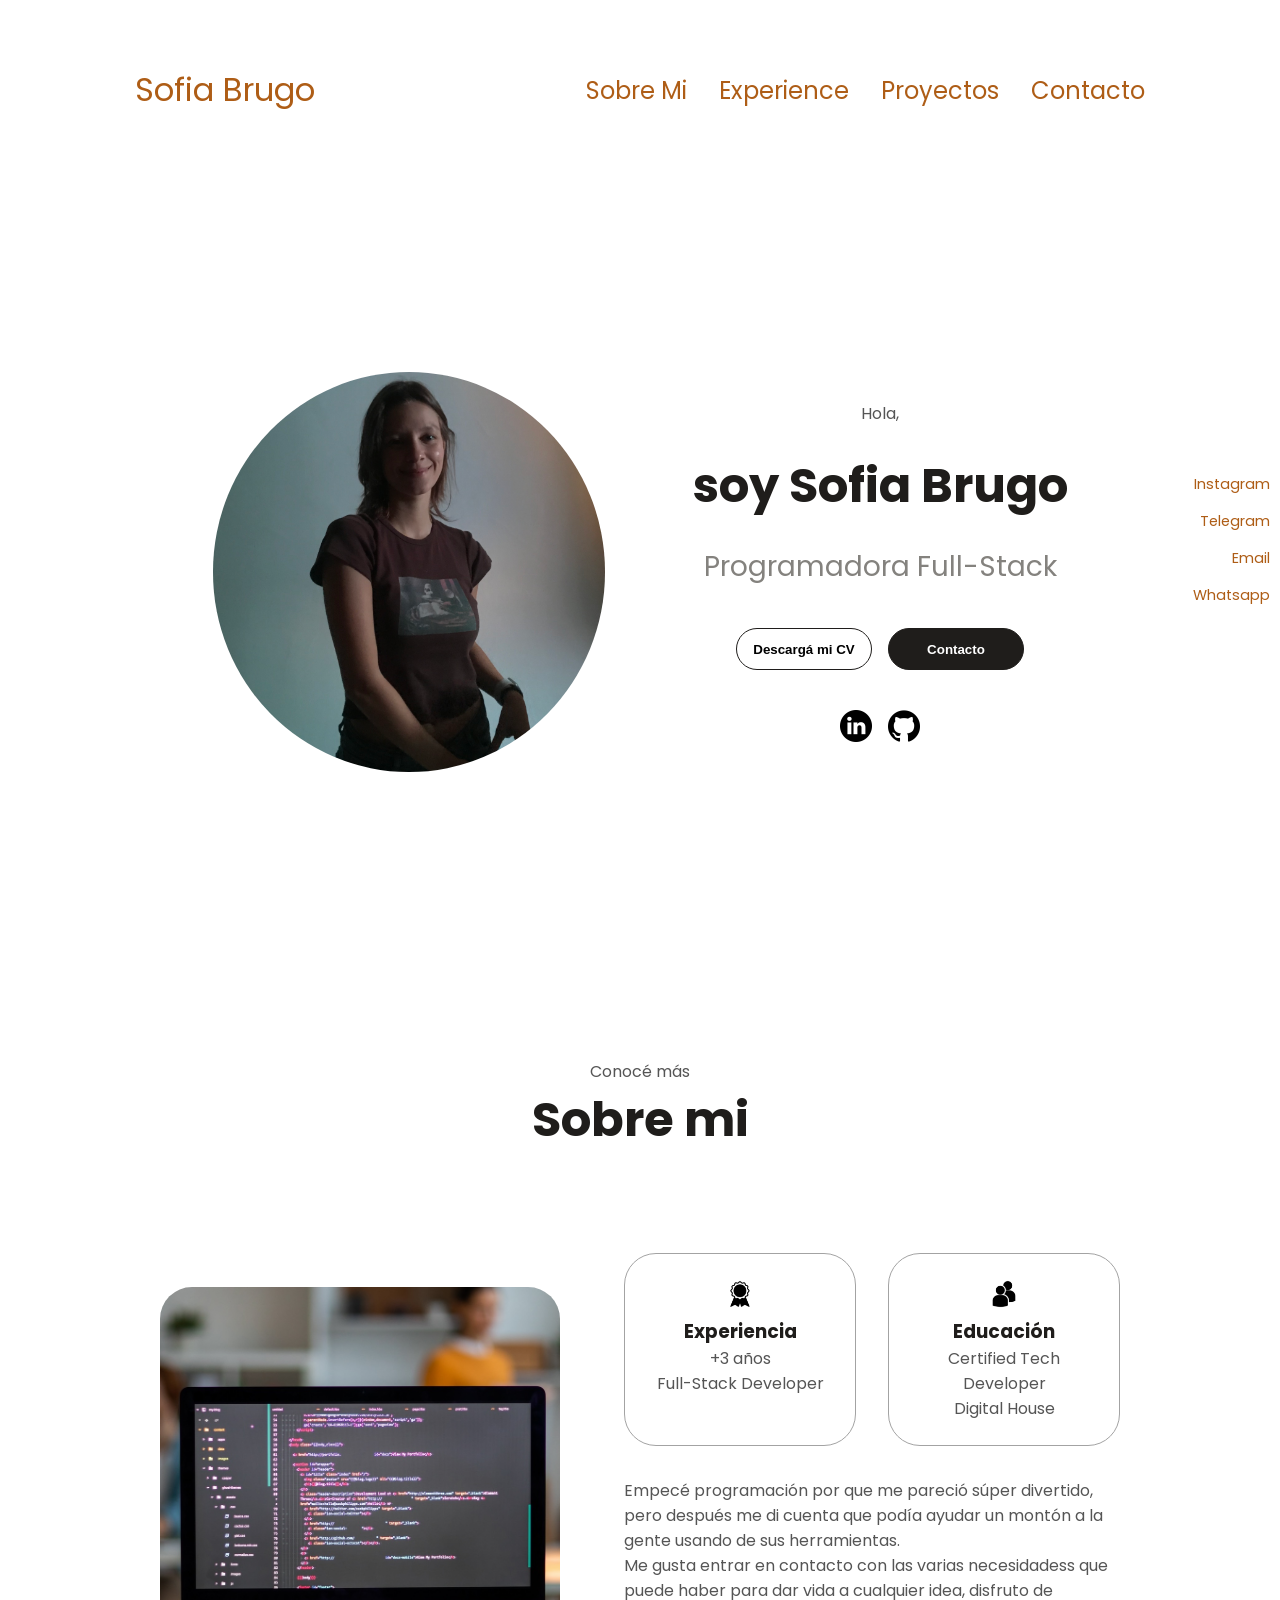
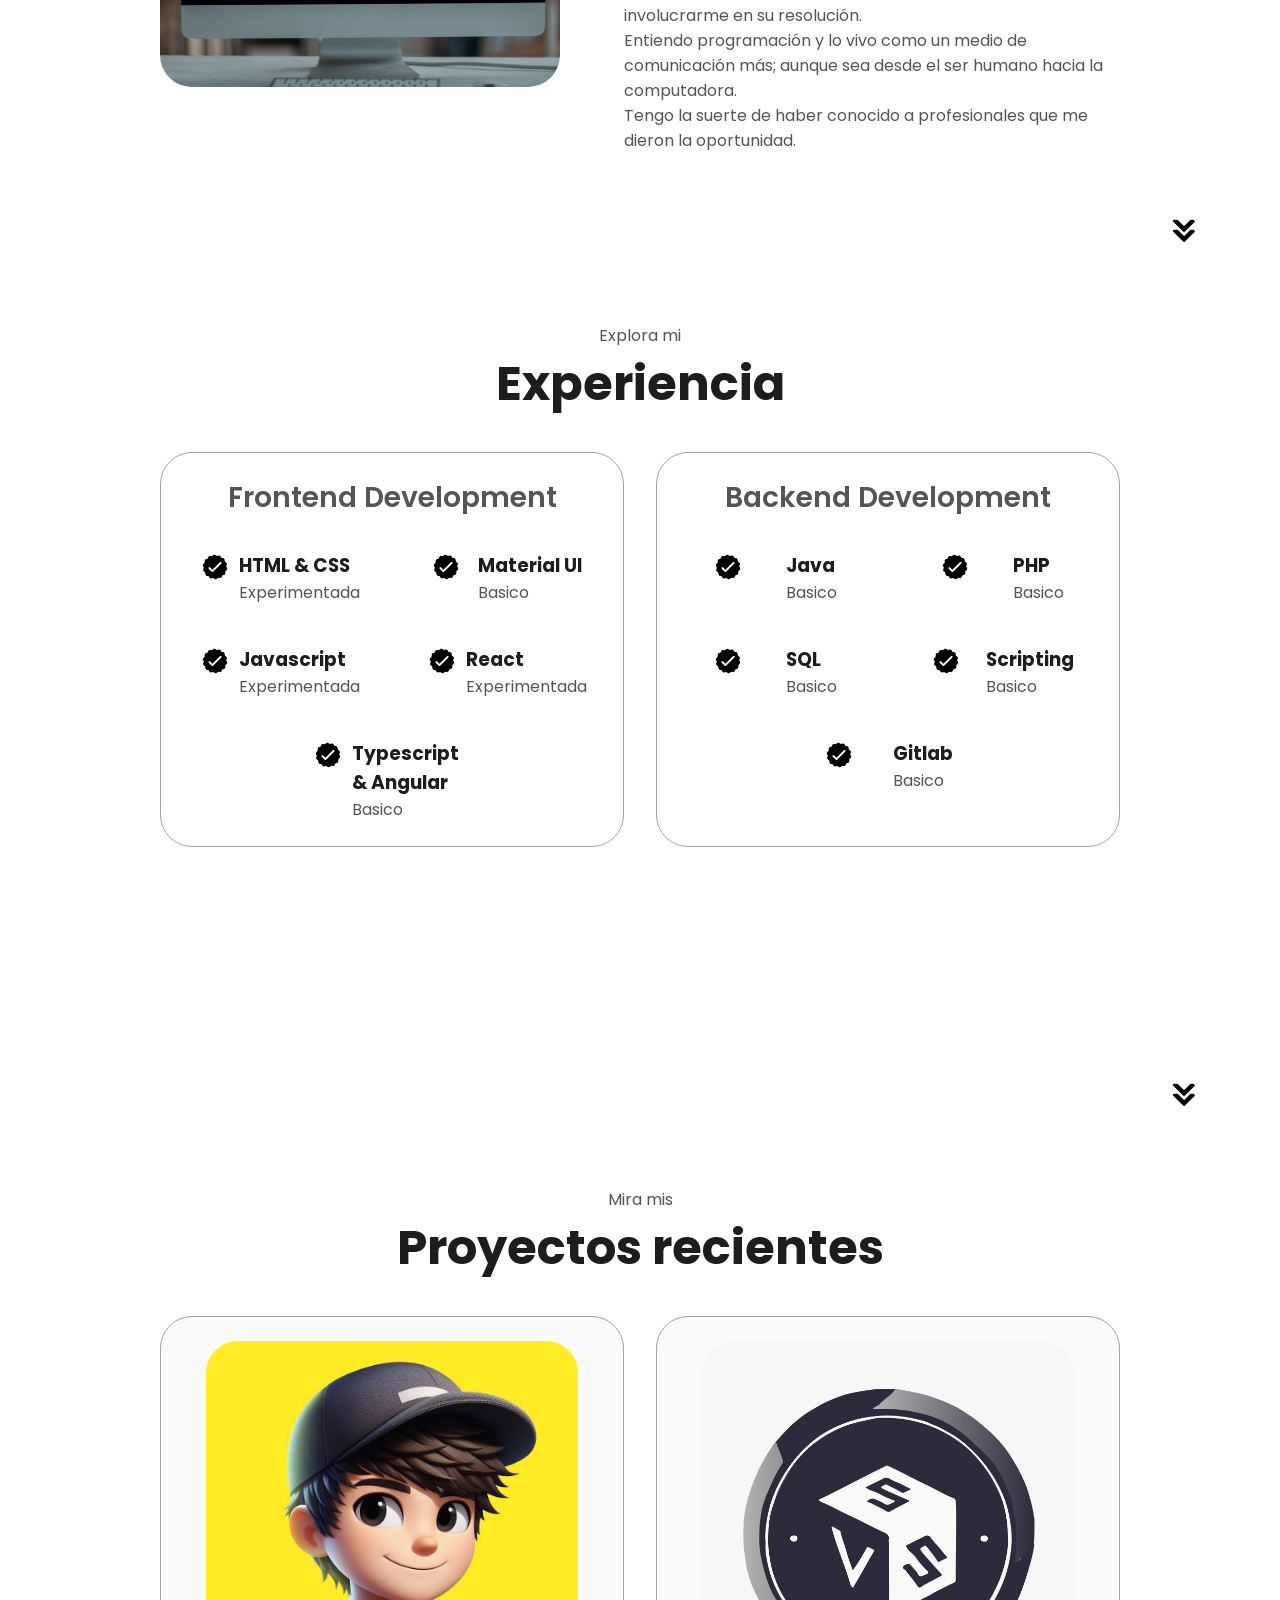
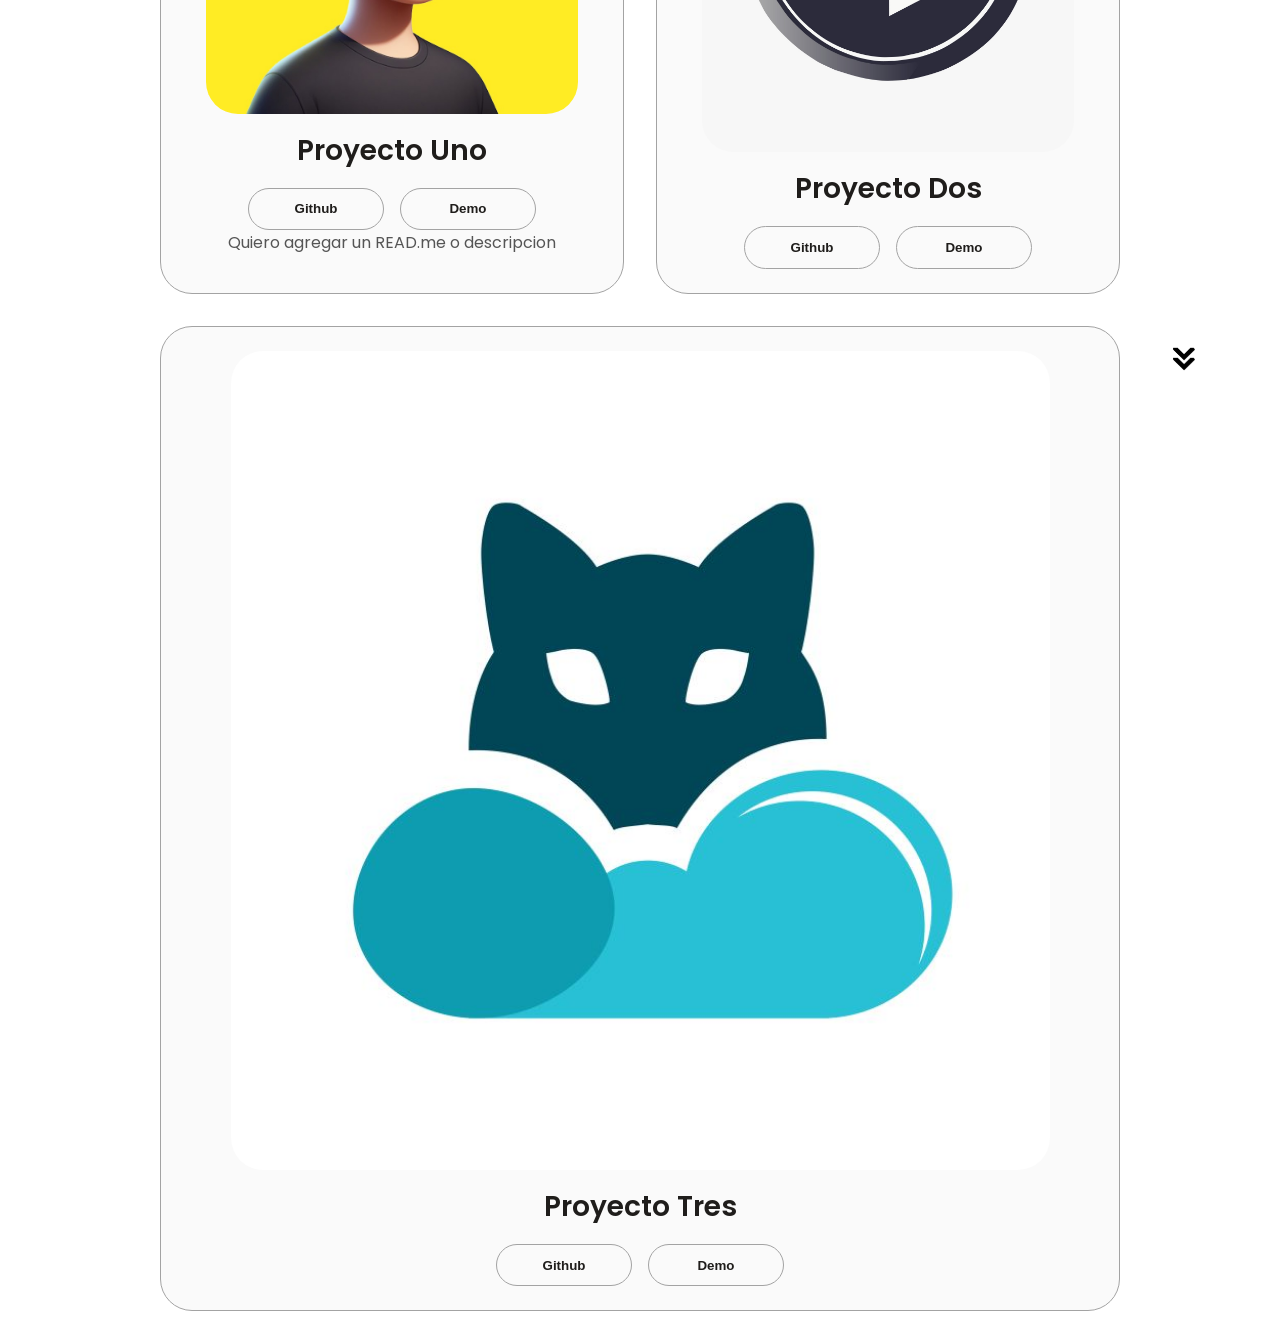
==== index.html @ fb138c8e "saque lorem ipsum" ====
<!DOCTYPE html>
<html lang="en">
  <head>
    <meta charset="UTF-8" />
    <meta name="viewport" content="width=device-width, initial-scale=1.0" />
    <title>Portafolio SB</title>
    <link rel="stylesheet" href="style.css" />
    <link rel="stylesheet" href="mediaqueries.css" />
  </head>
  <body>
    <nav id="desktop-nav">
      <div class="logo">Sofia Brugo</div>
      <div class="links-container">
        <div>
          <ul class="nav-links">
            <li><a href="#about">Sobre Mi</a></li>
            <li><a href="#experience">Experience</a></li>
            <li><a href="#projects">Proyectos</a></li>
            <li><a href="#contact">Contacto</a></li>
          </ul>
        </div>
      </div>
    </nav>
    <div class="social-links-container">
      <ul class="social-links">
        <li><a href="#">Instagram</a></li>
        <li><a href="#">Telegram</a></li>
        <li><a href="#">Email</a></li>
        <li><a href="#">Whatsapp</a></li>
      </ul>
    </div>
    <nav id="hamburger-nav">
      <div class="logo">Sofia Brugo</div>
      <div class="hamburger-menu">
        <div class="hamburger-icon" onclick="toggleMenu()">
          <span></span>
          <span></span>
          <span></span>
        </div>
        <div class="menu-links">
          <ul class="nav-links">
            <li><a href="#about" onclick="toggleMenu()">Sobre Mi</a></li>
            <li><a href="#experience" onclick="toggleMenu()">Experience</a></li>
            <li><a href="#projects" onclick="toggleMenu()">Proyectos</a></li>
            <li><a href="#contact" onclick="toggleMenu()">Contacto</a></li>
          </ul>
        </div>
      </div>
    </nav>
    <section id="profile">
      <div class="section__pic-container">
        <img
          src="./assets/pp.jpeg"
          alt="Sofia Brugo profile pic"
          class="profile-pic"
        />
      </div>
      <div class="section__text">
        <p class="section__text__p1">Hola,</p>
        <h1 class="title">soy Sofia Brugo</h1>
        <p class="section__text__p2">Programadora Full-Stack</p>
        <div class="btn-container">
          <button
            class="btn btn-color-2"
            onClick="window.open('./assets/Sofia-Brugo-Programmer-CV.pdf')"
          >
            Descargá mi CV
          </button>
          <button class="btn btn-color-1" onClick="location.href='./#contact'">
            Contacto
          </button>
        </div>
        <div id="socials-container">
          <img
            src="./assets/linkedin.png"
            alt="Mi perfil de LinkedIn"
            class="icon"
            onClick="location.href='https://www.linkedin.com/in/sofiabrugo/'"
          />
          <img
            src="./assets/github.png"
            alt="Mi perfil de Github"
            class="icon"
            onClick="location.href='https://github.com/Sbrugo'"
          />
        </div>
      </div>
    </section>
    <section id="about">
      <p class="section__text__p1">Conocé más</p>
      <h1 class="title">Sobre mi</h1>
      <div class="section-container">
        <div class="section__pic-container">
          <img src="./assets/seg.jpg" alt="Profile Picture" class="about-pic" />
        </div>
        <div class="about-details-container">
          <div class="about-containers">
            <div class="details-container">
              <img
                src="./assets/experience.png"
                alt="experience icon"
                class="icon"
              />
              <h3>Experiencia</h3>
              <p>
                +3 años <br />
                Full-Stack Developer
              </p>
            </div>
            <div class="details-container">
              <img
                src="./assets/education.png"
                alt="education icon"
                class="icon"
              />
              <h3>Educación</h3>
              <p>
                Certified Tech Developer <br />
                Digital House
              </p>
            </div>
          </div>
          <div class="text-container">
            <p>
              Empecé programación por que me pareció súper divertido, pero
              después me di cuenta que podía ayudar un montón a la gente usando
              de sus herramientas. <br />
              Me gusta entrar en contacto con las varias necesidadess que puede
              haber para dar vida a cualquier idea, disfruto de involucrarme en
              su resolución. <br />
              Entiendo programación y lo vivo como un medio de comunicación más;
              aunque sea desde el ser humano hacia la computadora. <br />
              Tengo la suerte de haber conocido a profesionales que me dieron la
              oportunidad.
            </p>
          </div>
        </div>
      </div>
      <img
        src="./assets/arrow.png"
        alt="Arrow icon"
        class="icon arrow"
        onClick="location.href='./#experience'"
      />
    </section>
    <section id="experience">
      <p class="section__text__p1">Explora mi</p>
      <h1 class="title">Experiencia</h1>
      <div class="experience-details-container">
        <div class="about-containers">
          <div class="details-container">
            <h2 class="experience-subtitle">Frontend Development</h2>
            <div class="article-container">
              <article>
                <img
                  src="./assets/checkmark.png"
                  alt="Experience icon"
                  class="icon"
                />
                <div>
                  <h3>HTML & CSS</h3>
                  <p>Experimentada</p>
                </div>
              </article>
              <article>
                <img
                  src="./assets/checkmark.png"
                  alt="Experience icon"
                  class="icon"
                />
                <div>
                  <h3>Material UI</h3>
                  <p>Basico</p>
                </div>
              </article>
              <article>
                <img
                  src="./assets/checkmark.png"
                  alt="Experience icon"
                  class="icon"
                />
                <div>
                  <h3>Javascript</h3>
                  <p>Experimentada</p>
                </div>
              </article>
              <article>
                <img
                  src="./assets/checkmark.png"
                  alt="Experience icon"
                  class="icon"
                />
                <div>
                  <h3>React</h3>
                  <p>Experimentada</p>
                </div>
              </article>
              <article>
                <img
                  src="./assets/checkmark.png"
                  alt="Experience icon"
                  class="icon"
                />
                <div>
                  <h3>Typescript & Angular</h3>
                  <p>Basico</p>
                </div>
              </article>
            </div>
          </div>
          <div class="details-container">
            <h2 class="experience-subtitle">Backend Development</h2>
            <div class="article-container">
              <article>
                <img
                  src="./assets/checkmark.png"
                  alt="Experience icon"
                  class="icon"
                />
                <div>
                  <h3>Java</h3>
                  <p>Basico</p>
                </div>
              </article>
              <article>
                <img
                  src="./assets/checkmark.png"
                  alt="Experience icon"
                  class="icon"
                />
                <div>
                  <h3>PHP</h3>
                  <p>Basico</p>
                </div>
              </article>
              <article>
                <img
                  src="./assets/checkmark.png"
                  alt="Experience icon"
                  class="icon"
                />
                <div>
                  <h3>SQL</h3>
                  <p>Basico</p>
                </div>
              </article>
              <article>
                <img
                  src="./assets/checkmark.png"
                  alt="Experience icon"
                  class="icon"
                />
                <div>
                  <h3>Scripting</h3>
                  <p>Basico</p>
                </div>
              </article>
              <article>
                <img
                  src="./assets/checkmark.png"
                  alt="Experience icon"
                  class="icon"
                />
                <div>
                  <h3>Gitlab</h3>
                  <p>Basico</p>
                </div>
              </article>
            </div>
          </div>
        </div>
      </div>
      <img
        src="./assets/arrow.png"
        alt="Arrow icon"
        class="icon arrow"
        onClick="location.href='./#projects'"
      />
    </section>
    <section id="projects">
      <p class="section__text__p1">Mira mis</p>
      <h1 class="title">Proyectos recientes</h1>
      <div class="experience-details-container">
        <div class="about-containers">
          <div class="details-container color-container">
            <div class="article-container">
              <img
                src="./assets/Putato.jpg"
                alt="Project 1"
                class="project-img"
              />
            </div>
            <h2 class="experience-subtitle project-title">Proyecto Uno</h2>
            <div class="btn-container">
              <button
                class="btn btn-color-2 project-btn"
                onClick="location.href='https://github.com/juanpi8345/putato'"
              >
                Github
              </button>
              <button
                class="btn btn-color-2 project-btn"
                onClick="location.href='https://putatoo.com/'"
              >
                Demo
              </button>
            </div>
            <p>Quiero agregar un READ.me o descripcion</p>
          </div>
          <div class="details-container color-container">
            <div class="article-container">
              <img
                src="./assets/Visual-Studio.jpg"
                alt="Project 2"
                class="project-img"
              />
            </div>
            <h2 class="experience-subtitle project-title">Proyecto Dos</h2>
            <div class="btn-container">
              <button
                class="btn btn-color-2 project-btn"
                onClick="location.href='https://github.com/Andru890/Team4-PI'"
              >
                Github
              </button>
              <button
                class="btn btn-color-2 project-btn"
                onClick="location.href='http://visualstudioservice.pro/'"
              >
                Demo
              </button>
            </div>
          </div>
          <div class="details-container color-container">
            <div class="article-container">
              <img
                src="./assets/leelaTech.jpeg"
                alt="Project 3"
                class="project-img"
              />
            </div>
            <h2 class="experience-subtitle project-title">Proyecto Tres</h2>
            <div class="btn-container">
              <button
                class="btn btn-color-2 project-btn"
                onClick="location.href='https://github.com/Sbrugo/cinco-magico'"
              >
                Github
              </button>
              <button
                class="btn btn-color-2 project-btn"
                onClick="location.href='https://leela.tech/'"
              >
                Demo
              </button>
            </div>
          </div>
        </div>
      </div>
      <img
        src="./assets/arrow.png"
        alt="Arrow icon"
        class="icon arrow"
        onClick="location.href='./#projects'"
      />
    </section>
    <section id="contact">
      <p class="section__text__p1">Conecta con migo</p>
      <h1 class="title">Contacto</h1>
      <div class="contact-info-upper-container">
        <div class="contact-info-container">
          <img
            src="assets/email.png"
            alt="Email icon"
            class="icon contact-icon email-icon"
          />
          <p><a href="mailto:brugosofi@gmail.com">brugosofi@gmail.com</a></p>
        </div>
        <div class="contact-info-container">
          <img
            src="assets/linkedin.png"
            alt="LinkedIn icon"
            class="icon contact-icon"
          />
          <p><a href="https://www.linkedin.com/in/sofiabrugo/">LinkedIn</a></p>
        </div>
      </div>
    </section>
    <footer>
      <nav>
        <div class="nav-links-container">
          <ul class="nav-links">
            <li><a href="#about">Sobre Mi</a></li>
            <li><a href="#experience">Experience</a></li>
            <li><a href="#projects">Proyectos</a></li>
            <li><a href="#contact">Contacto</a></li>
          </ul>
        </div>
      </nav>
      <p>Copyright &#169; 2024 Sofia Brugo. All Rights Reserved.</p>
    </footer>
    <script src="script.js"></script>
  </body>
</html>
---- style.css ----
/*GENERAL STYLING */
@import url("https://fonts.googleapis.com/css2?family=Poppins:wght@300;400;500;600&display=swap");

* {
  padding: 0;
  margin: 0;
}
body {
  font-family: "Poppins", sans-serif;
  color: #1f1d1b;
}
html {
  scroll-behavior: smooth;
}
p {
  color: rgb(85, 85, 85);
}

/*TRANSITION*/
a,
.btn {
  transition: all 300ms ease;
}
/*DESKTOP NAV*/
nav,
.nav-links,
.social-links {
  display: flex;
}
nav {
  justify-content: space-around;
  align-items: center;
  height: 20vh;
}
.links-container {
  display: flex;
  flex-direction: column;
  justify-content: space-between;
  gap: 1rem;
}
.nav-links {
  gap: 2rem;
  list-style: none;
  font-size: 1.5rem;
}
.social-links {
  gap: 1rem;
  font-size: 0.9rem;
  list-style: none;
  padding: 0;
  margin: 0;
  flex-direction: column;
  text-align: right;
}

a {
  color: #ae5d16;
  text-decoration: none;
  text-decoration-color: white;
}
a:hover {
  color: #1f1d1b;
  text-decoration: underline;
  text-underline-offset: 1rem;
  text-decoration-color: #1f1d1b;
}
.social-links a {
  padding: 10px;
  border-radius: 5px;
  transition: background-color 0.3s;
}
.social-links a:hover {
  background-color: #f0f0f0; /* Cambia el color de fondo al pasar el cursor */
}
.logo {
  font-size: 2rem;
  color: #ae5d16;
}
.logo:hover {
  cursor: default;
}
.social-links-container {
  position: fixed;
  right: 0;
  top: 60%;
  transform: translateY(-50%);
  display: flex;
  flex-direction: column;
  align-items: flex-end;
}

/*HAMBURGER MENU*/
#hamburger-nav {
  display: none;
}
.hamburger-menu {
  position: relative;
  display: inline-block;
}
.hamburger-icon {
  display: flex;
  flex-direction: column;
  justify-content: space-between;
  height: 24px;
  width: 30px;
  cursor: pointer;
}
.hamburger-icon span {
  width: 100%;
  height: 2px;
  background-color: black;
  transition: all 0.3 ease-in-out;
}
.menu-links {
  display: flex;
  flex-direction: column;
  position: absolute;
  top: 100%;
  right: 0%;
  background-color: white;
  width: fit-content;
  max-height: 0;
  overflow: hidden;
  transition: all 0.3 ease-in-out;
}
.menu-links a {
  display: block;
  padding: 10px;
  text-align: center;
  font-size: 1.5rem;
  color: #1f1d1b;
  text-decoration: none;
  transition: all 0.3 ease-in-out;
}
.menu-links ul {
  display: flex;
  flex-direction: column;
}
.menu-links li {
  list-style: none;
}
.menu-links.open {
  max-height: 350px;
}
.hamburger-icon.open span:first-child {
  transform: rotate(45deg) translate(10px, 5px);
}
.hamburger-icon.open span:nth-child(2) {
  opacity: 0;
}
.hamburger-icon.open span:last-child {
  transform: rotate(-45deg) translate(10px, -5px);
}

/*SECTIONS*/
section {
  padding-top: 4vh;
  height: 96vh;
  margin: 0 10rem;
  box-sizing: border-box;
  min-height: fit-content;
}
.section-container {
  display: flex;
}
/*PROFILE SECTION*/
#profile {
  display: flex;
  justify-content: center;
  gap: 5rem;
  height: 75vh;
}

.section__pic-container {
  display: flex;
  height: 400px;
  width: 400px;
  margin: auto 0;
}
.profile-pic {
  border-radius: 50%;
}
.section__text {
  align-self: center;
  text-align: center;
  display: flex;
  flex-direction: column;
  gap: 1.5rem;
}
.section__text p {
  font-family: 600;
}
.section__text__p1 {
  text-align: center;
}
.section__text__p2 {
  font-size: 1.75rem;
  margin-bottom: 1rem;
  color: #84827e;
}
.title {
  font-size: 3rem;
  text-align: center;
}
#socials-container {
  display: flex;
  justify-content: center;
  margin-top: 1rem;
  gap: 1rem;
}
/* ICONS */
.icon {
  cursor: pointer;
  height: 2rem;
}
/*BUTTONS*/
.btn-container {
  display: flex;
  justify-content: center;
  gap: 1rem;
}

.btn {
  font-weight: 600;
  transition: all 300ms ease;
  padding: 0.8rem;
  width: 8.5rem;
  border-radius: 2rem;
}

.btn-color-1,
.btn-color-2 {
  border: #1f1d1b 0.1rem solid;
}

.btn-color-1:hover,
.btn-color-2:hover {
  cursor: pointer;
}

.btn-color-1,
.btn-color-2:hover {
  background: #1f1d1b;
  color: white;
}

.btn-color-1:hover {
  background: rgb(0, 0, 0);
}

.btn-color-2 {
  background: none;
}

.btn-color-2:hover {
  border: rgb(255, 255, 255) 0.1rem solid;
}

.btn-container {
  gap: 1rem;
}

/* ABOUT SECTION */
#about {
  position: relative;
}
.about-containers {
  gap: 2rem;
  margin-bottom: 2rem;
  margin-top: 2rem;
  overflow: scroll;
}
.about-details-container {
  justify-content: center;
  flex-direction: column;
}
.about-containers,
.about-details-container {
  display: flex;
}
.about-pic {
  border-radius: 2rem;
}
.arrow {
  position: absolute;
  right: -5rem;
  bottom: 2.5rem;
}
.details-container {
  padding: 1.5rem;
  flex: 1;
  background: white;
  border-radius: 2rem;
  border: rgb(53, 53, 53) 0.1rem solid;
  border-color: rgb(163, 163, 163);
  text-align: center;
}
.section-container {
  gap: 4rem;
  height: 80%;
}
.section__pic-container {
  height: 400px;
  width: 400px;
  margin: auto 0;
}

/* EXPERIENCE SECTION */
#experience {
  position: relative;
}
.experience-subtitle {
  color: rgb(85, 85, 85);
  font-weight: 600;
  font-size: 1.75rem;
  margin-bottom: 2rem;
}
.experience-details-container {
  display: flex;
  justify-content: center;
  flex-direction: column;
}
.article-container {
  display: flex;
  text-align: initial;
  flex-wrap: wrap;
  flex-direction: row;
  gap: 2.5rem;
  justify-content: space-around;
}
article {
  display: flex;
  width: 10rem;
  justify-content: space-around;
  gap: 0.5rem;
}
article .icon {
  cursor: default;
}

/* PROJECTS SECTION */
#projects {
  position: relative;
}
.color-container {
  border-color: rgb(163, 163, 163);
  background: rgb(250, 250, 250);
}
.project-img {
  border-radius: 2rem;
  width: 90%;
  height: 90%;
}
.project-title {
  margin: 1rem;
  color: #1f1d1b;
}
.project-btn {
  color: #1f1d1b;
  border-color: rgb(163, 163, 163);
}

/* CONTACT PAGE */

#contact {
  display: flex;
  justify-self: center;
  flex-direction: column;
  height: 70vh;
}
.contact-info-upper-container {
  display: flex;
  justify-content: center;
  border-radius: 2rem;
  border: rgb(53, 53, 53) 0.1rem solid;
  border-color: rgb(163, 163, 163);
  background: rgb(250, 250, 250);
  margin: 2rem auto;
  padding: 0.5rem;
}
.contact-info-container {
  display: flex;
  align-items: center;
  justify-content: center;
  gap: 0.5rem;
  margin: 1rem;
}
.contact-info-container p {
  font-size: larger;
}
.contact-icon {
  cursor: default;
}
.email-icon {
  height: 2.5rem;
}
/*FOOTER*/
footer {
  height: 26vh;
  margin: 0 1rem;
}
footer p {
  text-align: center;
}
---- mediaqueries.css ----
@media screen and (max-width: 1400px){
    #profile{
        height: 83vh;
        margin-bottom: 6rem;
    }
    .about-containers{
        flex-wrap: wrap;
    }
}

@media screen and (max-width: 1200px){
    #desktop-nav{
        display: none;
    }
    #hamburger-nav{
        display: flex;
    }
    #experience, .experience-details-container{
        margin-top: 2rem;
    }
    #profile, .section-container{
        display: block;
    }
    .arrow{
        display: none;
    }
    /* .social-links-container{
        position: fixed;
        bottom: 0; 
        left: 50%; 
        transform: translateX(-50%); 
        display: flex;
        flex-direction: row; 
        justify-content: center; 
        width: 100%; 
        padding-bottom: 15px;
    }
    .social-links{
        width: 100%;
        justify-content: center;
        flex-direction: row;
        bottom: 0;
    } */
     .social-links-container{
        visibility: hidden;
     }
    section, .section-container{
        height: fit-content;
    }
    section {
        margin: 0 5%;
    }
    .section__pic-container{
        width: 275px;
        height: 275px;
        margin: 0 auto 2rem;
    }
    .about-containers{
        margin-top: 0;
    }
}
@media screen and (max-width: 600px){
    #contact, footer{
        height: 40vh;
    }
    #profile{
        height: 83vh;
        margin-bottom: 0;
    }
    article{
        font-size: 1rem;
    }
    footer nav{
        height: fit-content;
        margin-bottom: 2rem;
    }
    .about-containers, .contact-info-upper-container, .btn-container{
        flex-wrap: wrap;
    }
    .contact-info-container{
        margin: 0;
    }
    .contact-info-container p, .nav-links li a{
        font-size: 1rem;
    }
    .experience-subtitle{
        font-size: 1.25rem;
    }
    .logo{
        font-size: 1.5rem;
    }
    .nav-links{
        flex-direction: column;
        gap: .5rem;
        text-align: center;
    }
    .section__pic-container{
        width: auto;
        height: 46vw;
        justify-content: center;
    }
    .section__text__p2{
        font-size: 1.25rem;
    }
    .title{
        font-size: 2rem;
    }
    .text-container{
        text-align: justify;
    }
}
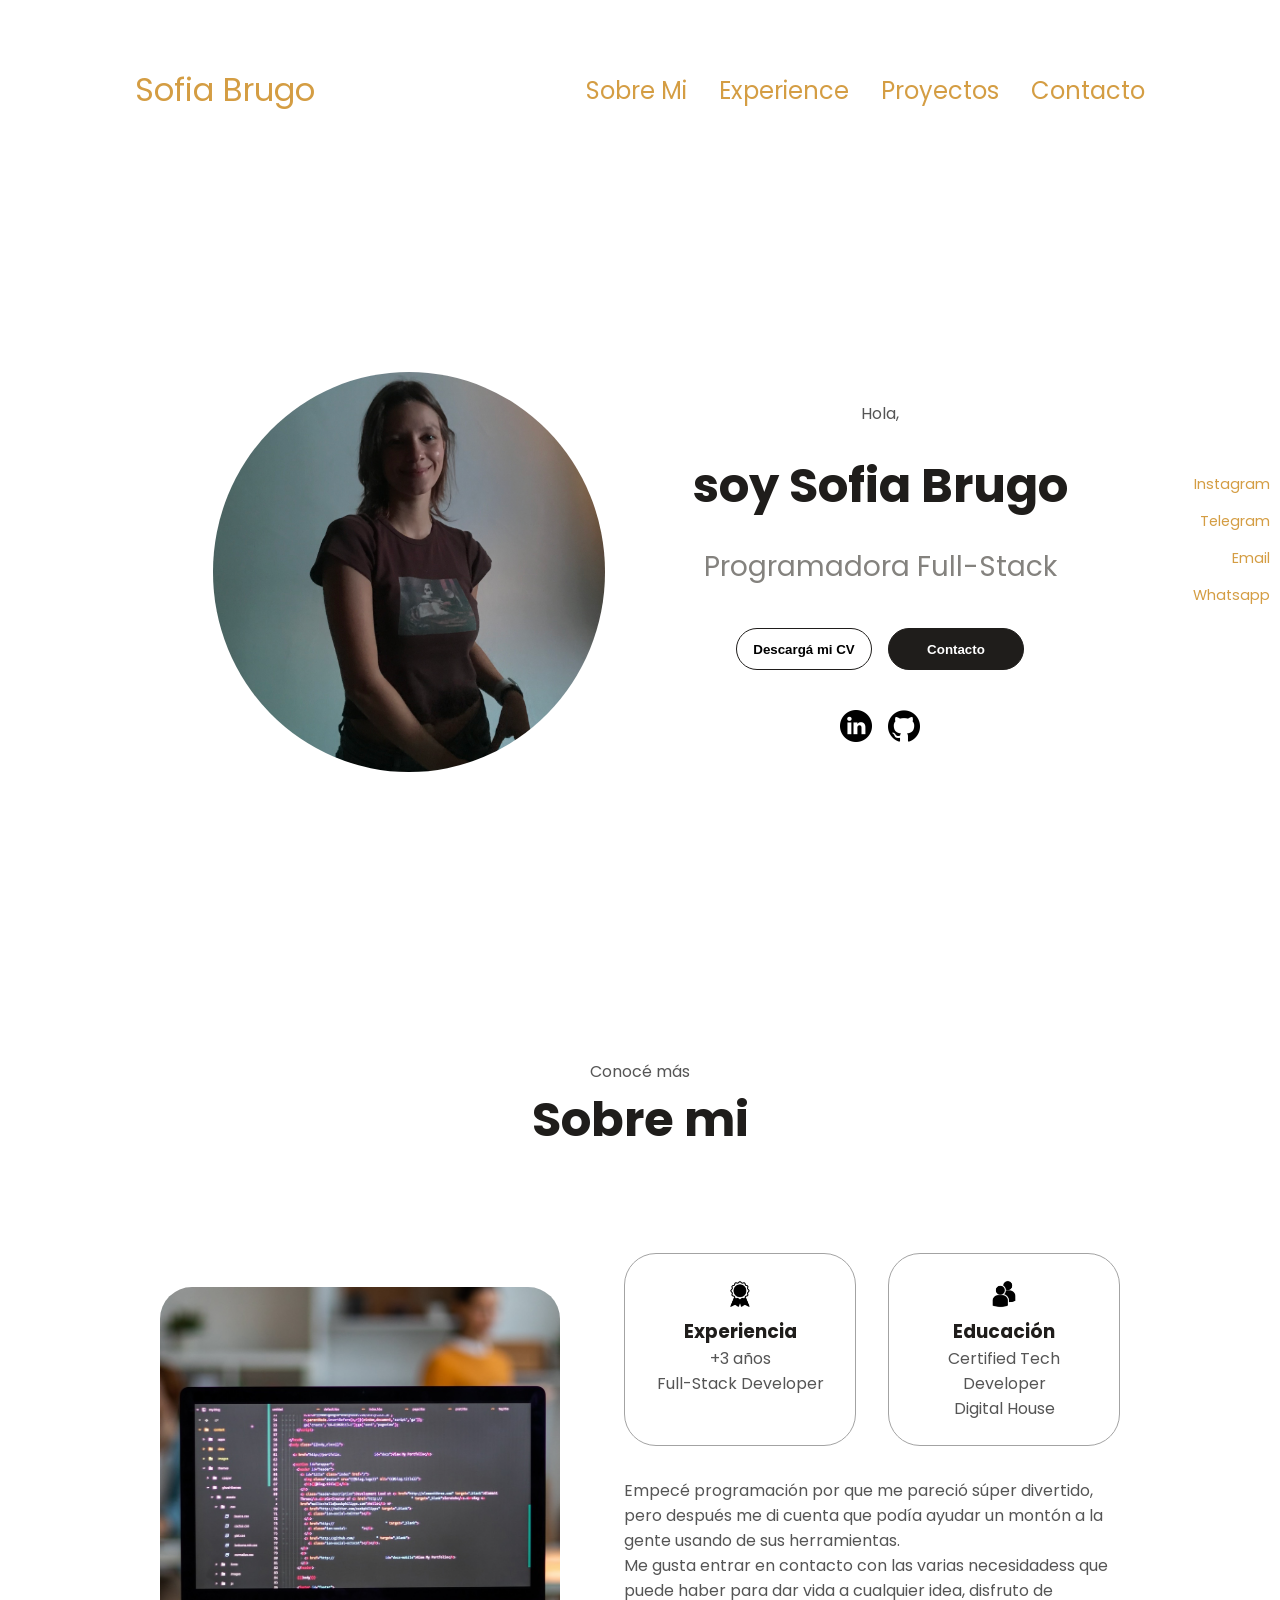
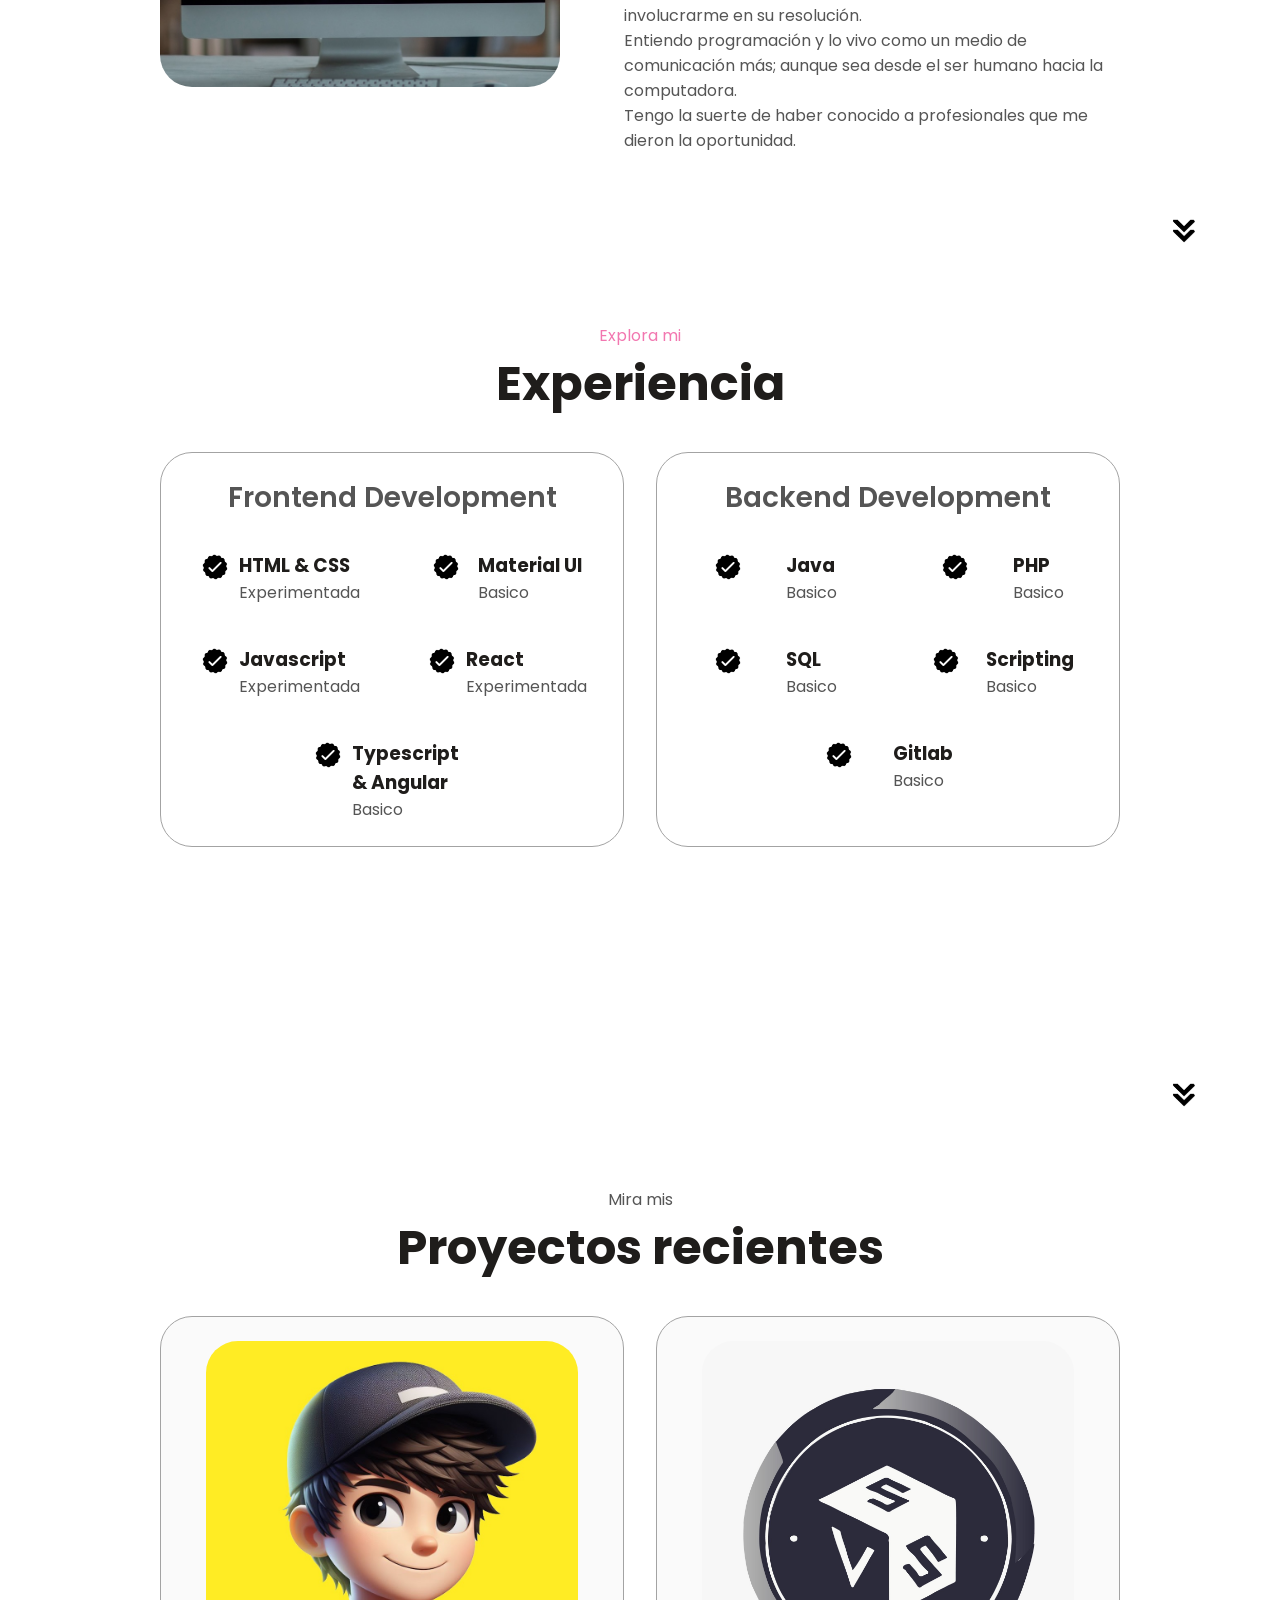
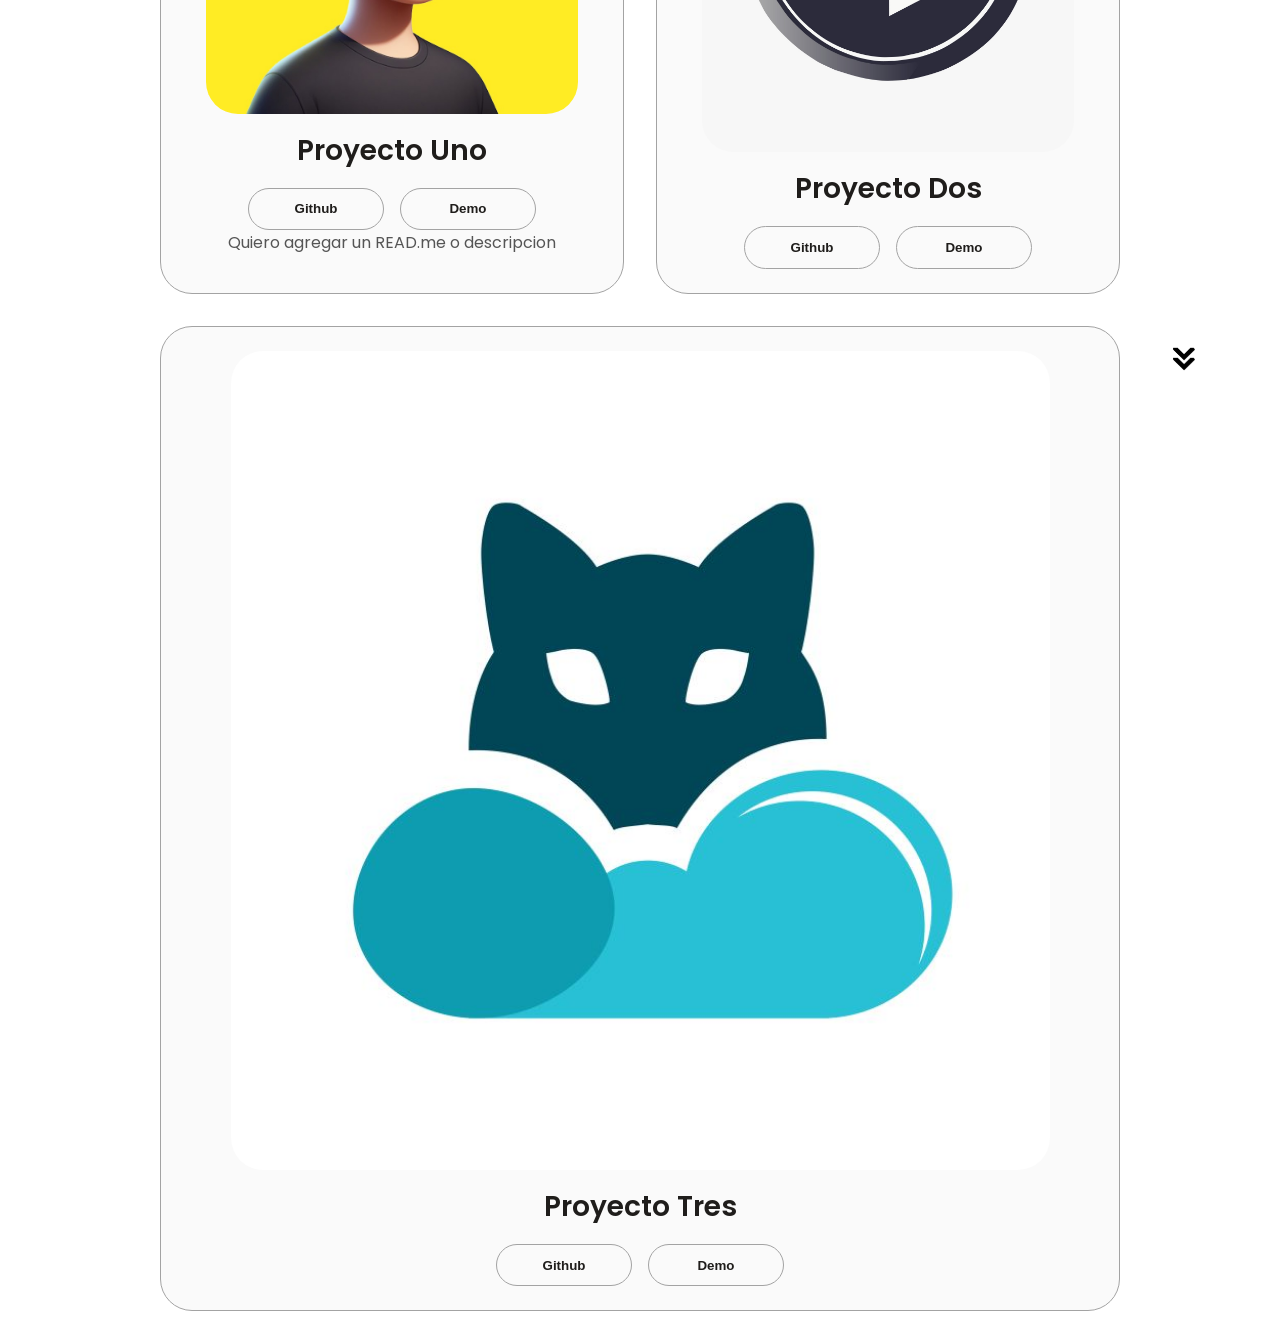
==== commit fa6b765e: ""colores"" ====
--- a/index.html
+++ b/index.html
@@ -144,7 +144,7 @@
       />
     </section>
     <section id="experience">
-      <p class="section__text__p1">Explora mi</p>
+      <p class="section__text__p1 subtitle__2">Explora mi</p>
       <h1 class="title">Experiencia</h1>
       <div class="experience-details-container">
         <div class="about-containers">
--- a/style.css
+++ b/style.css
@@ -54,7 +54,7 @@
 }
 
 a {
-  color: #ae5d16;
+  color: #d49d43;
   text-decoration: none;
   text-decoration-color: white;
 }
@@ -74,7 +74,7 @@
 }
 .logo {
   font-size: 2rem;
-  color: #ae5d16;
+  color: #d49d43;
 }
 .logo:hover {
   cursor: default;
@@ -128,7 +128,7 @@
   padding: 10px;
   text-align: center;
   font-size: 1.5rem;
-  color: #1f1d1b;
+  color: #d49d43;
   text-decoration: none;
   transition: all 0.3 ease-in-out;
 }
@@ -337,7 +337,9 @@
 article .icon {
   cursor: default;
 }
-
+.subtitle__2 {
+  color: #f277b0;
+}
 /* PROJECTS SECTION */
 #projects {
   position: relative;
@@ -394,6 +396,9 @@
 .email-icon {
   height: 2.5rem;
 }
+#contact a {
+  color: black;
+}
 /*FOOTER*/
 footer {
   height: 26vh;
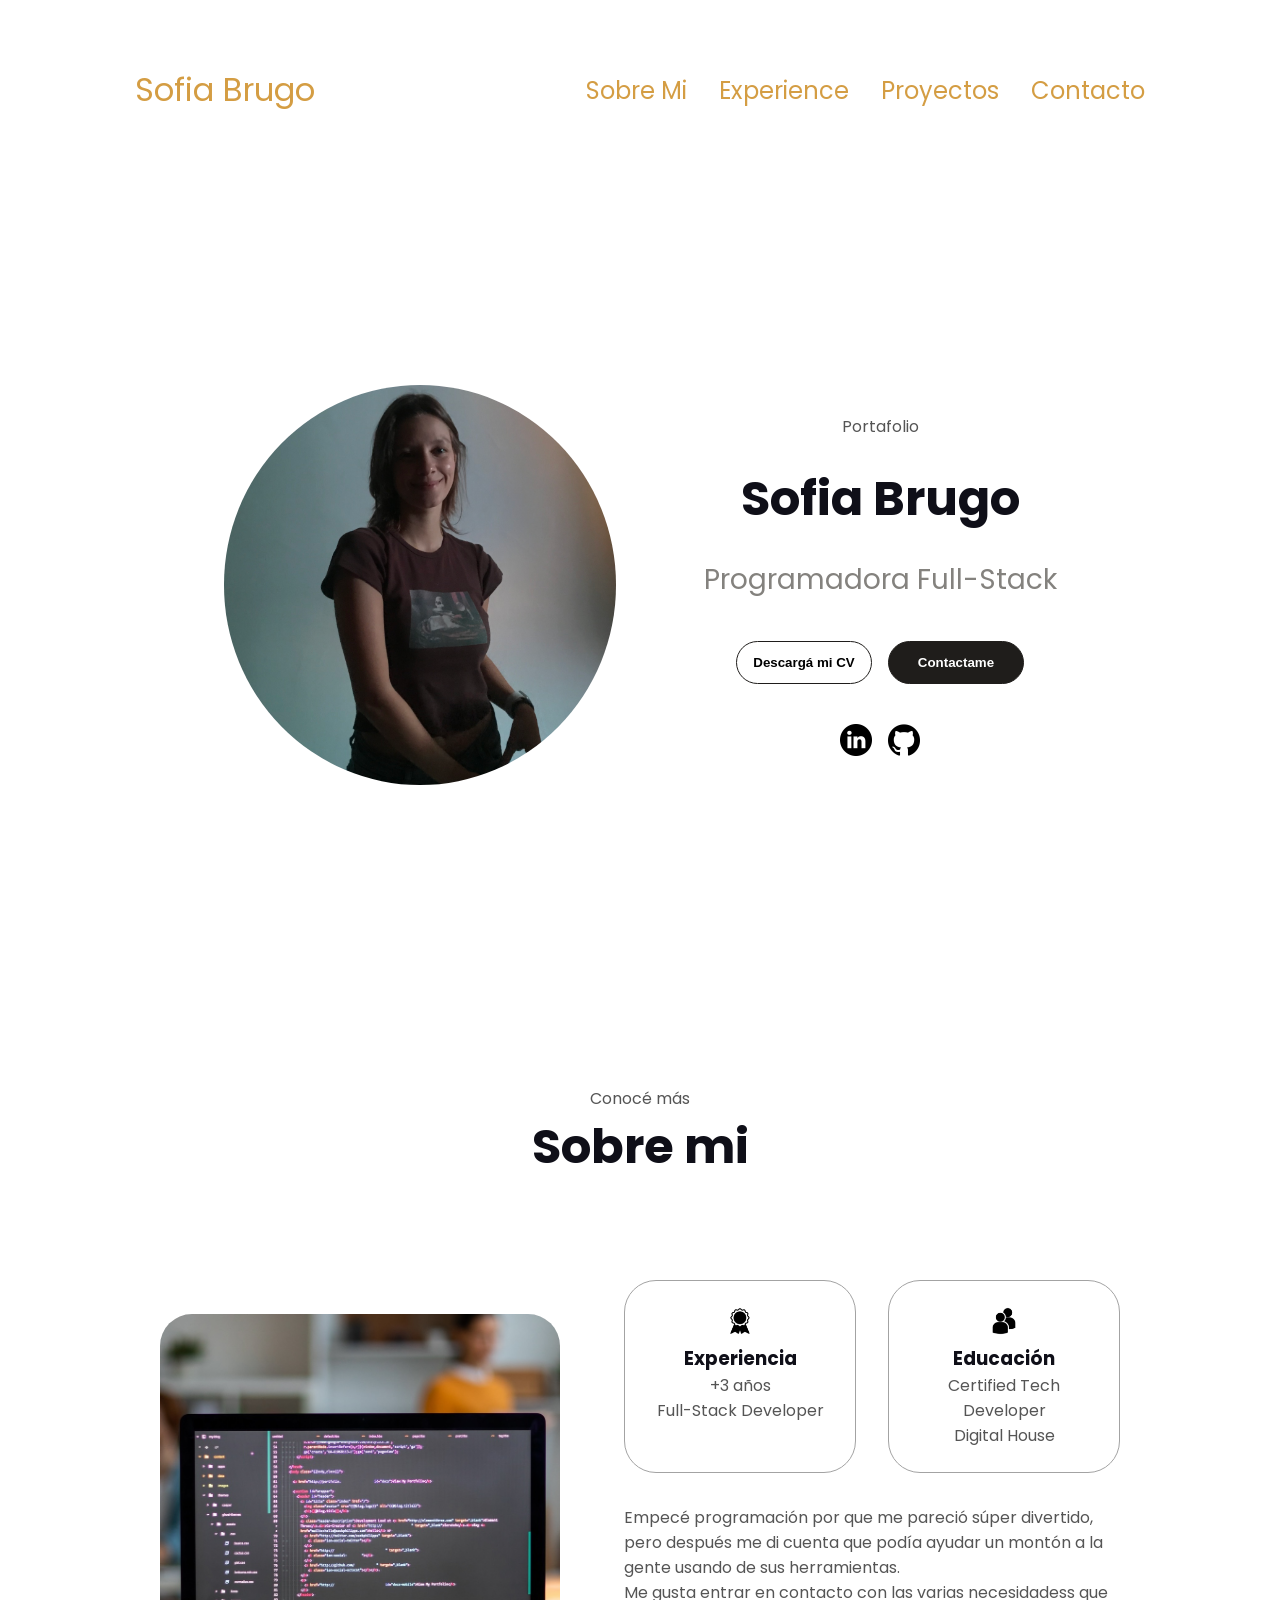
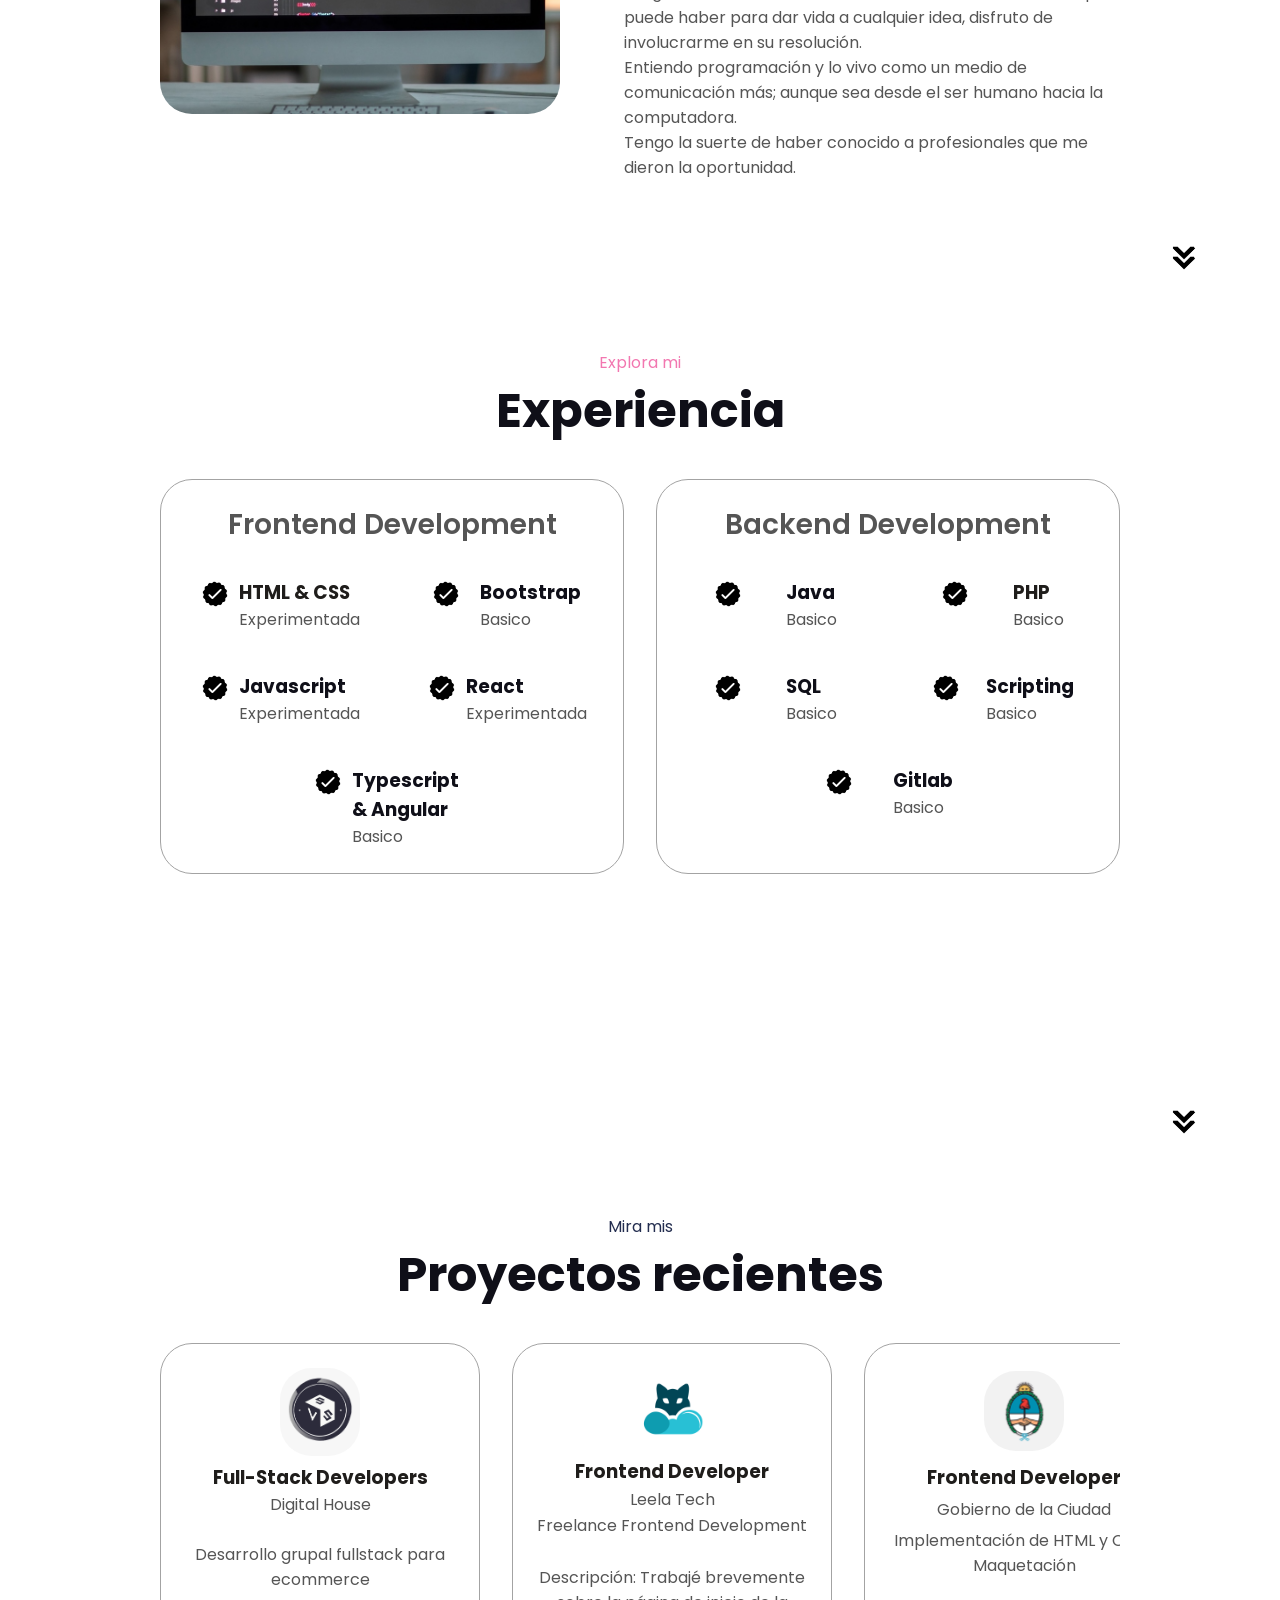
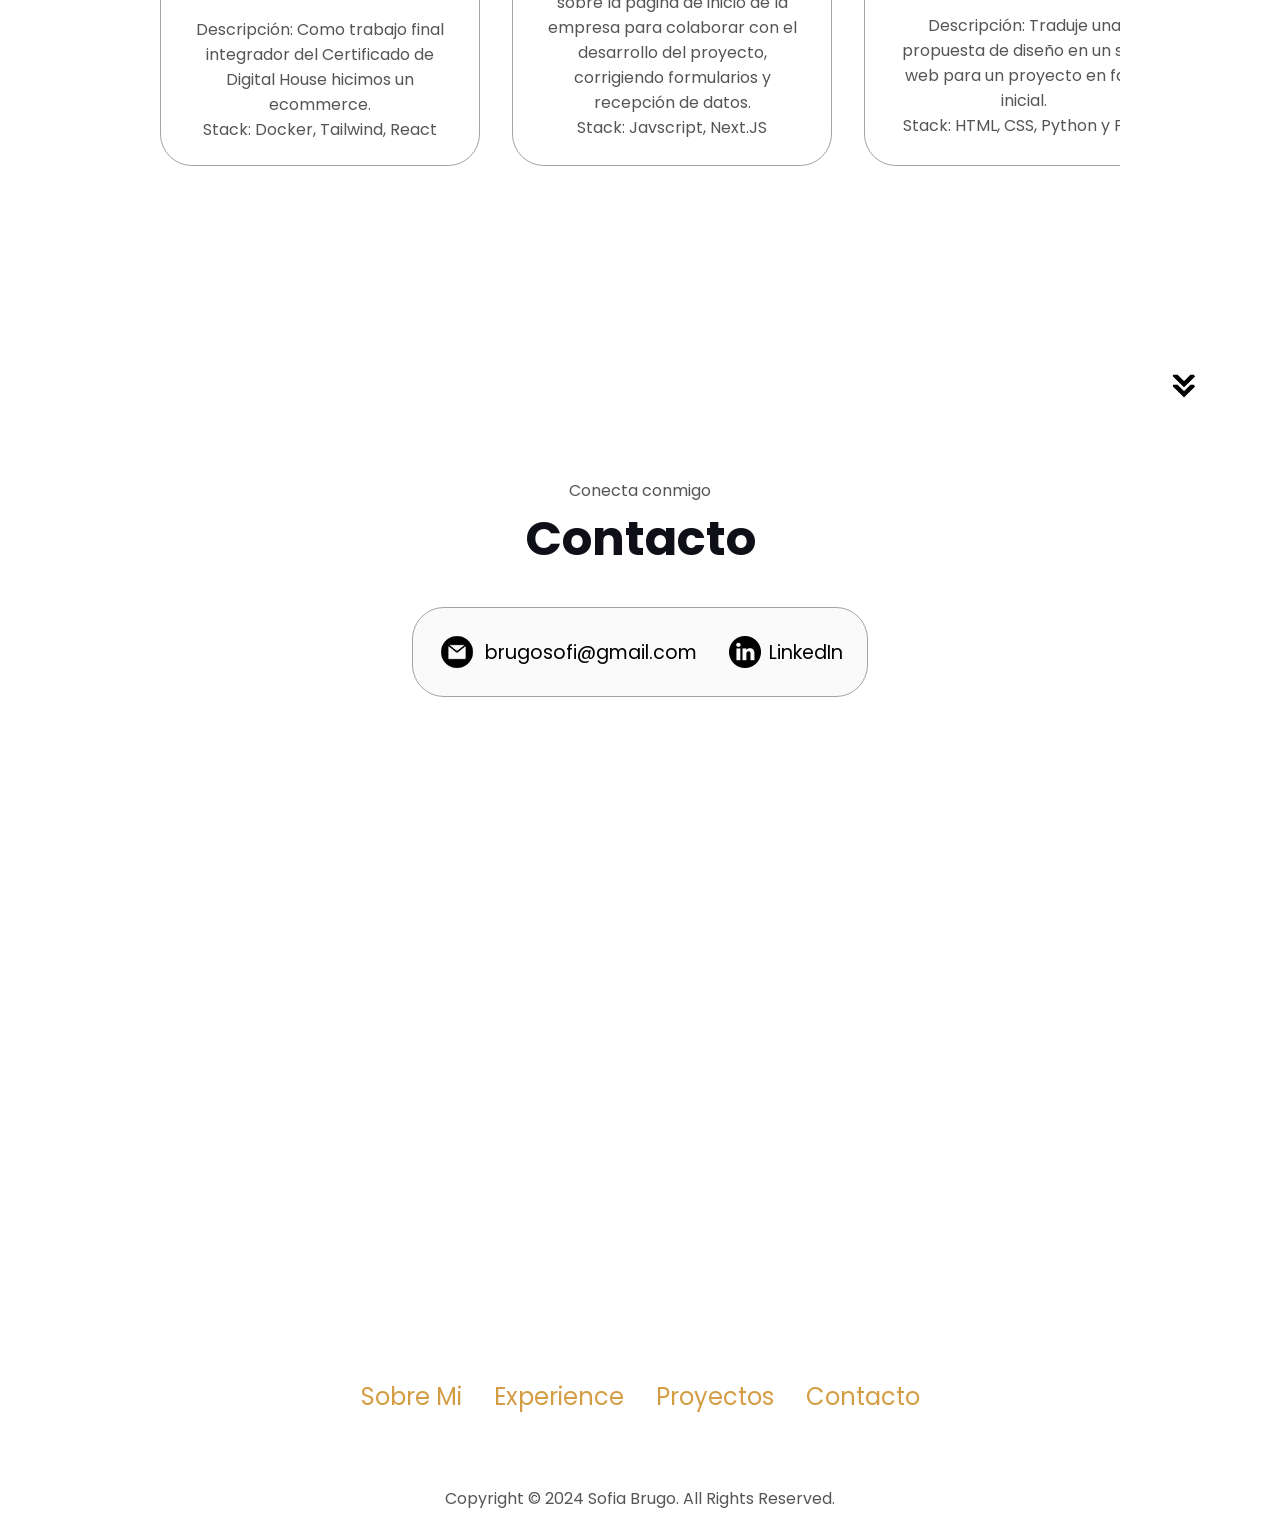
==== commit 678efa05: "proyectos" ====
--- a/index.html
+++ b/index.html
@@ -21,14 +21,14 @@
         </div>
       </div>
     </nav>
-    <div class="social-links-container">
+    <!-- <div class="social-links-container">
       <ul class="social-links">
         <li><a href="#">Instagram</a></li>
         <li><a href="#">Telegram</a></li>
         <li><a href="#">Email</a></li>
         <li><a href="#">Whatsapp</a></li>
       </ul>
-    </div>
+    </div> -->
     <nav id="hamburger-nav">
       <div class="logo">Sofia Brugo</div>
       <div class="hamburger-menu">
@@ -56,8 +56,8 @@
         />
       </div>
       <div class="section__text">
-        <p class="section__text__p1">Hola,</p>
-        <h1 class="title">soy Sofia Brugo</h1>
+        <p class="section__text__p1">Portafolio</p>
+        <h1 class="title">Sofia Brugo</h1>
         <p class="section__text__p2">Programadora Full-Stack</p>
         <div class="btn-container">
           <button
@@ -67,7 +67,7 @@
             Descargá mi CV
           </button>
           <button class="btn btn-color-1" onClick="location.href='./#contact'">
-            Contacto
+            Contactame
           </button>
         </div>
         <div id="socials-container">
@@ -158,7 +158,7 @@
                   class="icon"
                 />
                 <div>
-                  <h3>HTML & CSS</h3>
+                  <h3><a>HTML & CSS</a></h3>
                   <p>Experimentada</p>
                 </div>
               </article>
@@ -169,7 +169,7 @@
                   class="icon"
                 />
                 <div>
-                  <h3>Material UI</h3>
+                  <h3>Bootstrap </h3>
                   <p>Basico</p>
                 </div>
               </article>
@@ -206,6 +206,7 @@
                   <p>Basico</p>
                 </div>
               </article>
+              
             </div>
           </div>
           <div class="details-container">
@@ -229,7 +230,7 @@
                   class="icon"
                 />
                 <div>
-                  <h3>PHP</h3>
+                  <h3><a>PHP</a></h3>
                   <p>Basico</p>
                 </div>
               </article>
@@ -278,85 +279,68 @@
       />
     </section>
     <section id="projects">
-      <p class="section__text__p1">Mira mis</p>
+      <p class="section__text__p1 subtitle__3">Mira mis</p>
       <h1 class="title">Proyectos recientes</h1>
       <div class="experience-details-container">
         <div class="about-containers">
-          <div class="details-container color-container">
-            <div class="article-container">
-              <img
-                src="./assets/Putato.jpg"
-                alt="Project 1"
-                class="project-img"
-              />
-            </div>
-            <h2 class="experience-subtitle project-title">Proyecto Uno</h2>
-            <div class="btn-container">
-              <button
-                class="btn btn-color-2 project-btn"
-                onClick="location.href='https://github.com/juanpi8345/putato'"
-              >
-                Github
-              </button>
-              <button
-                class="btn btn-color-2 project-btn"
-                onClick="location.href='https://putatoo.com/'"
-              >
-                Demo
-              </button>
-            </div>
-            <p>Quiero agregar un READ.me o descripcion</p>
-          </div>
-          <div class="details-container color-container">
-            <div class="article-container">
-              <img
-                src="./assets/Visual-Studio.jpg"
-                alt="Project 2"
-                class="project-img"
-              />
-            </div>
-            <h2 class="experience-subtitle project-title">Proyecto Dos</h2>
-            <div class="btn-container">
-              <button
-                class="btn btn-color-2 project-btn"
-                onClick="location.href='https://github.com/Andru890/Team4-PI'"
-              >
-                Github
-              </button>
-              <button
-                class="btn btn-color-2 project-btn"
-                onClick="location.href='http://visualstudioservice.pro/'"
-              >
-                Demo
-              </button>
-            </div>
-          </div>
-          <div class="details-container color-container">
-            <div class="article-container">
-              <img
-                src="./assets/leelaTech.jpeg"
-                alt="Project 3"
-                class="project-img"
-              />
-            </div>
-            <h2 class="experience-subtitle project-title">Proyecto Tres</h2>
-            <div class="btn-container">
-              <button
-                class="btn btn-color-2 project-btn"
-                onClick="location.href='https://github.com/Sbrugo/cinco-magico'"
-              >
-                Github
-              </button>
-              <button
-                class="btn btn-color-2 project-btn"
-                onClick="location.href='https://leela.tech/'"
-              >
-                Demo
-              </button>
-            </div>
-          </div>
-        </div>
-      </div>
+          <a href="http://visualstudioservice.pro/">
+            <div class="project details-container">
+              <article>
+                <div class="project-pic-container">
+                  <img
+                      src="./assets/Visual-Studio.jpg"
+                      alt="Project 2"
+                      class="project-img"
+                    />
+                </div>
+              </article>
+                <h3>Full-Stack Developers</h3>
+                <p>Digital House </p><br/> 
+                <p>Desarrollo grupal fullstack para ecommerce</p> <br/>
+                <p>Descripción: Como trabajo final integrador del Certificado de Digital House hicimos un ecommerce.<br/> Stack: Docker, Tailwind, React</p>
+  
+            </div>
+          </a>
+          <a href="https://leela.tech/work-with-us/">
+            <div class="project details-container">
+              <article>
+                <div class="project-pic-container">
+                  <img
+                      src="./assets/leelaTech.jpeg"
+                      alt="Project 2"
+                      class="project-img"
+                    />
+                </div>
+              </article>
+              <h3>Frontend Developer</h3>
+              <p>Leela Tech <br/></p>
+              <p>Freelance Frontend Development</p> <br/>
+              <p>Descripción: Trabajé brevemente sobre la página de inicio de la empresa para colaborar con el desarrollo del proyecto, corrigiendo formularios y recepción de datos. <br/> Stack: Javscript, Next.JS</p> 
+            </div>
+          </a>
+          <div>
+            <div class="project details-container">
+              <article>
+                <div class="project-pic-container">
+                  <img
+                      src="./assets/argentina-gob.png"
+                      alt="Project 2"
+                      class="project-img"
+                    />
+                </div>
+              </article>
+              <h3>Frontend Developer</h3>
+              <p>Gobierno de la Ciudad<br/></p>
+              <p>Implementación de HTML y CSS - Maquetación</p> <br/>
+              <p>Descripción: Traduje una propuesta de diseño en un sitio web para un proyecto en fase inicial. <br/> Stack: HTML, CSS, Python y PHP</p>
+            </div>
+          </div>
+
+          
+
+        </div>
+      </div>
+      
       <img
         src="./assets/arrow.png"
         alt="Arrow icon"
@@ -365,7 +349,7 @@
       />
     </section>
     <section id="contact">
-      <p class="section__text__p1">Conecta con migo</p>
+      <p class="section__text__p1">Conecta conmigo</p>
       <h1 class="title">Contacto</h1>
       <div class="contact-info-upper-container">
         <div class="contact-info-container">
--- a/style.css
+++ b/style.css
@@ -4,10 +4,12 @@
 * {
   padding: 0;
   margin: 0;
+  scrollbar-width: thin;
+  scroll-padding: 20px
 }
 body {
   font-family: "Poppins", sans-serif;
-  color: #1f1d1b;
+  color: #0f0f18;
 }
 html {
   scroll-behavior: smooth;
@@ -15,6 +17,7 @@
 p {
   color: rgb(85, 85, 85);
 }
+
 
 /*TRANSITION*/
 a,
@@ -259,6 +262,10 @@
 .btn-container {
   gap: 1rem;
 }
+/*BUTTON SIZES */
+.btn-sm{
+  width: 5.5rem;
+}
 
 /* ABOUT SECTION */
 #about {
@@ -268,7 +275,7 @@
   gap: 2rem;
   margin-bottom: 2rem;
   margin-top: 2rem;
-  overflow: scroll;
+  /* overflow: scroll; */
 }
 .about-details-container {
   justify-content: center;
@@ -340,27 +347,52 @@
 .subtitle__2 {
   color: #f277b0;
 }
+.subtitle__3{
+  color: #232D4F;
+}
 /* PROJECTS SECTION */
 #projects {
   position: relative;
 }
+#projects .experience-details-container .about-containers{
+  flex-wrap: nowrap;
+  overflow-x: scroll;
+}
+.project{
+  width: 270px;
+  height: 373px;
+  display: flex;
+  flex-direction: column;
+  justify-content: space-around;
+}
+.project-pic-container{
+  width: 80px;
+}
+.project-pic-container img{
+  width: 100%;
+}
+
 .color-container {
   border-color: rgb(163, 163, 163);
   background: rgb(250, 250, 250);
 }
+.project article{
+  width: 100%;
+}
 .project-img {
   border-radius: 2rem;
-  width: 90%;
-  height: 90%;
+  width: 55%;
 }
 .project-title {
-  margin: 1rem;
   color: #1f1d1b;
 }
 .project-btn {
   color: #1f1d1b;
   border-color: rgb(163, 163, 163);
 }
+.project h3{
+  color: #1f1d1b;
+}
 
 /* CONTACT PAGE */
 
@@ -368,7 +400,6 @@
   display: flex;
   justify-self: center;
   flex-direction: column;
-  height: 70vh;
 }
 .contact-info-upper-container {
   display: flex;
@@ -407,3 +438,17 @@
 footer p {
   text-align: center;
 }
+
+/*JAVASCRIPT*/
+div h3 a {
+  color: #1f1d1b;
+  text-decoration: none;
+}
+div h3 a:hover {
+  color: #d49d43;
+  text-decoration: none;
+}
+#projects a:hover{
+  text-decoration: none;
+  background-color: azure;
+}
--- a/mediaqueries.css
+++ b/mediaqueries.css
@@ -1,9 +1,10 @@
 
 @media screen and (max-width: 1400px){
     #profile{
-        height: 83vh;
+        height: 86vh;
         margin-bottom: 6rem;
     }
+
     .about-containers{
         flex-wrap: wrap;
     }
@@ -59,6 +60,9 @@
     .about-containers{
         margin-top: 0;
     }
+    #about{
+        padding-top: 16vh;
+    }
 }
 @media screen and (max-width: 600px){
     #contact, footer{
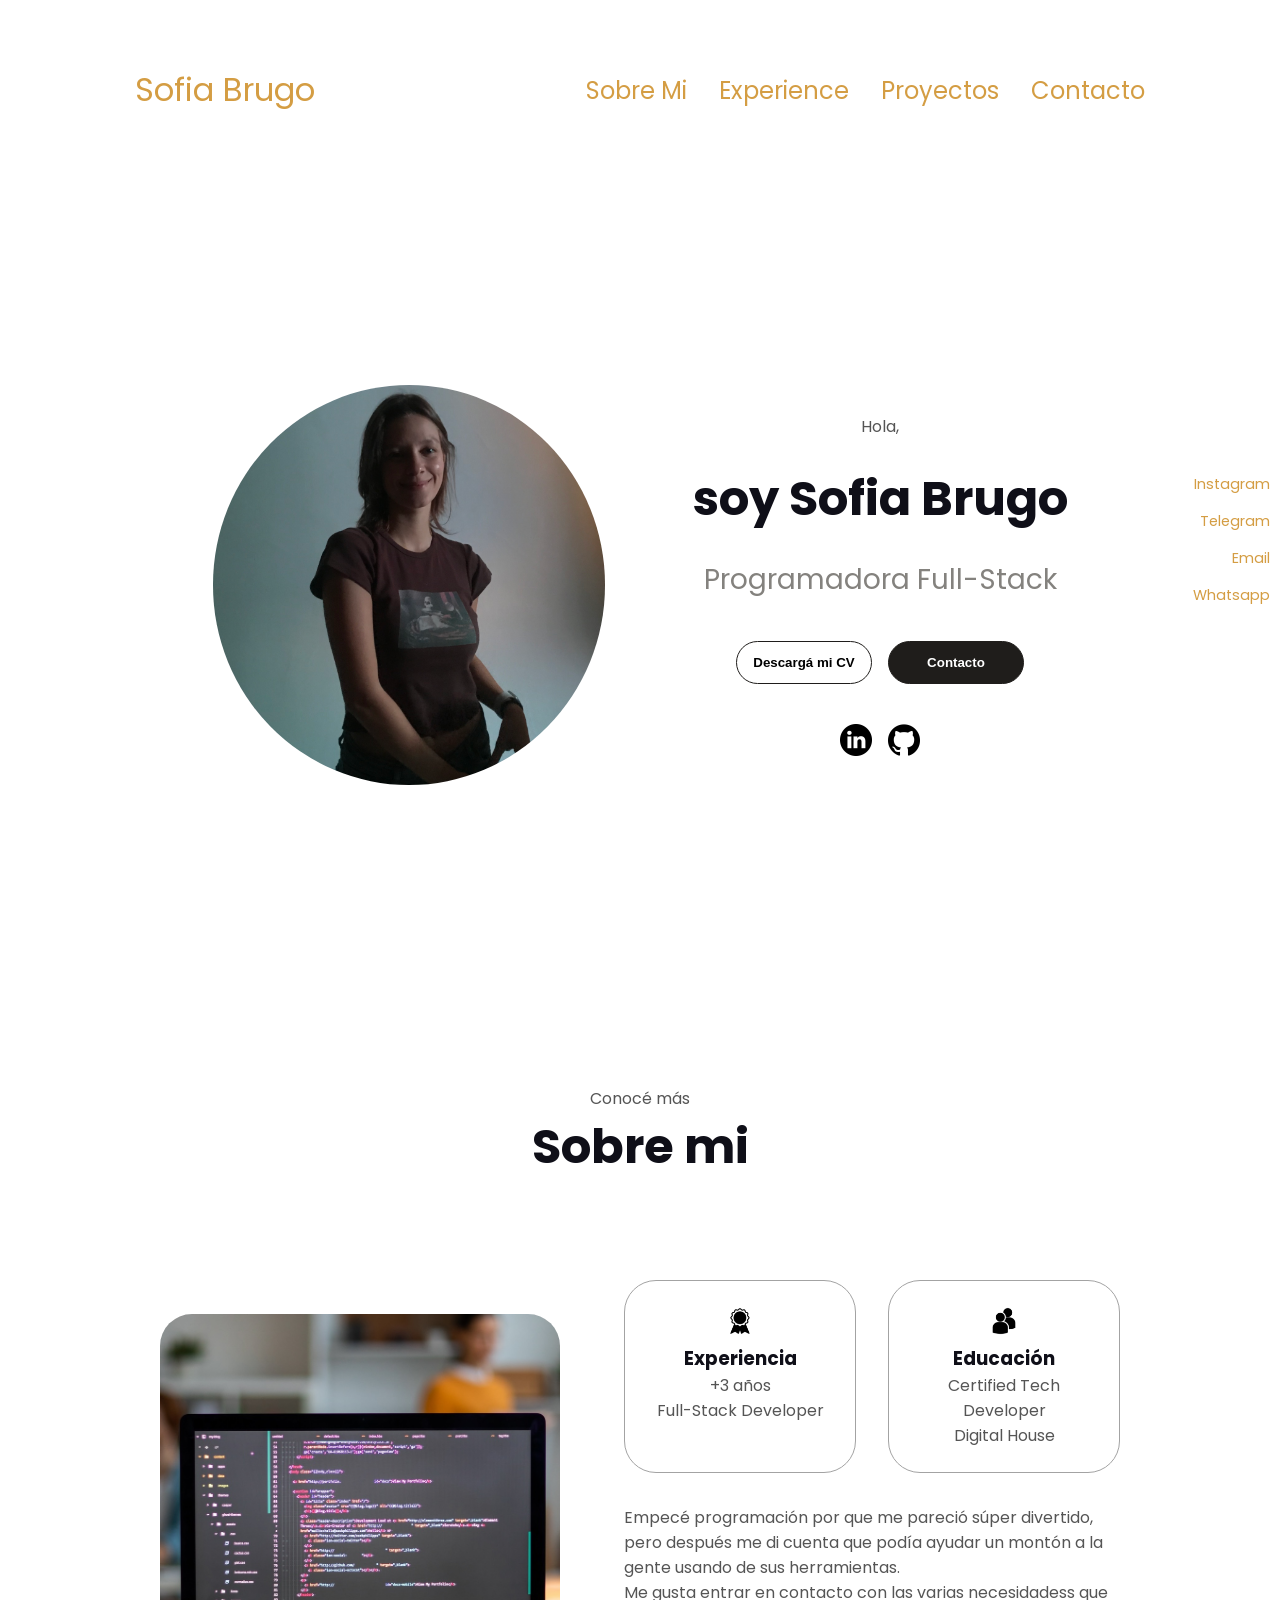
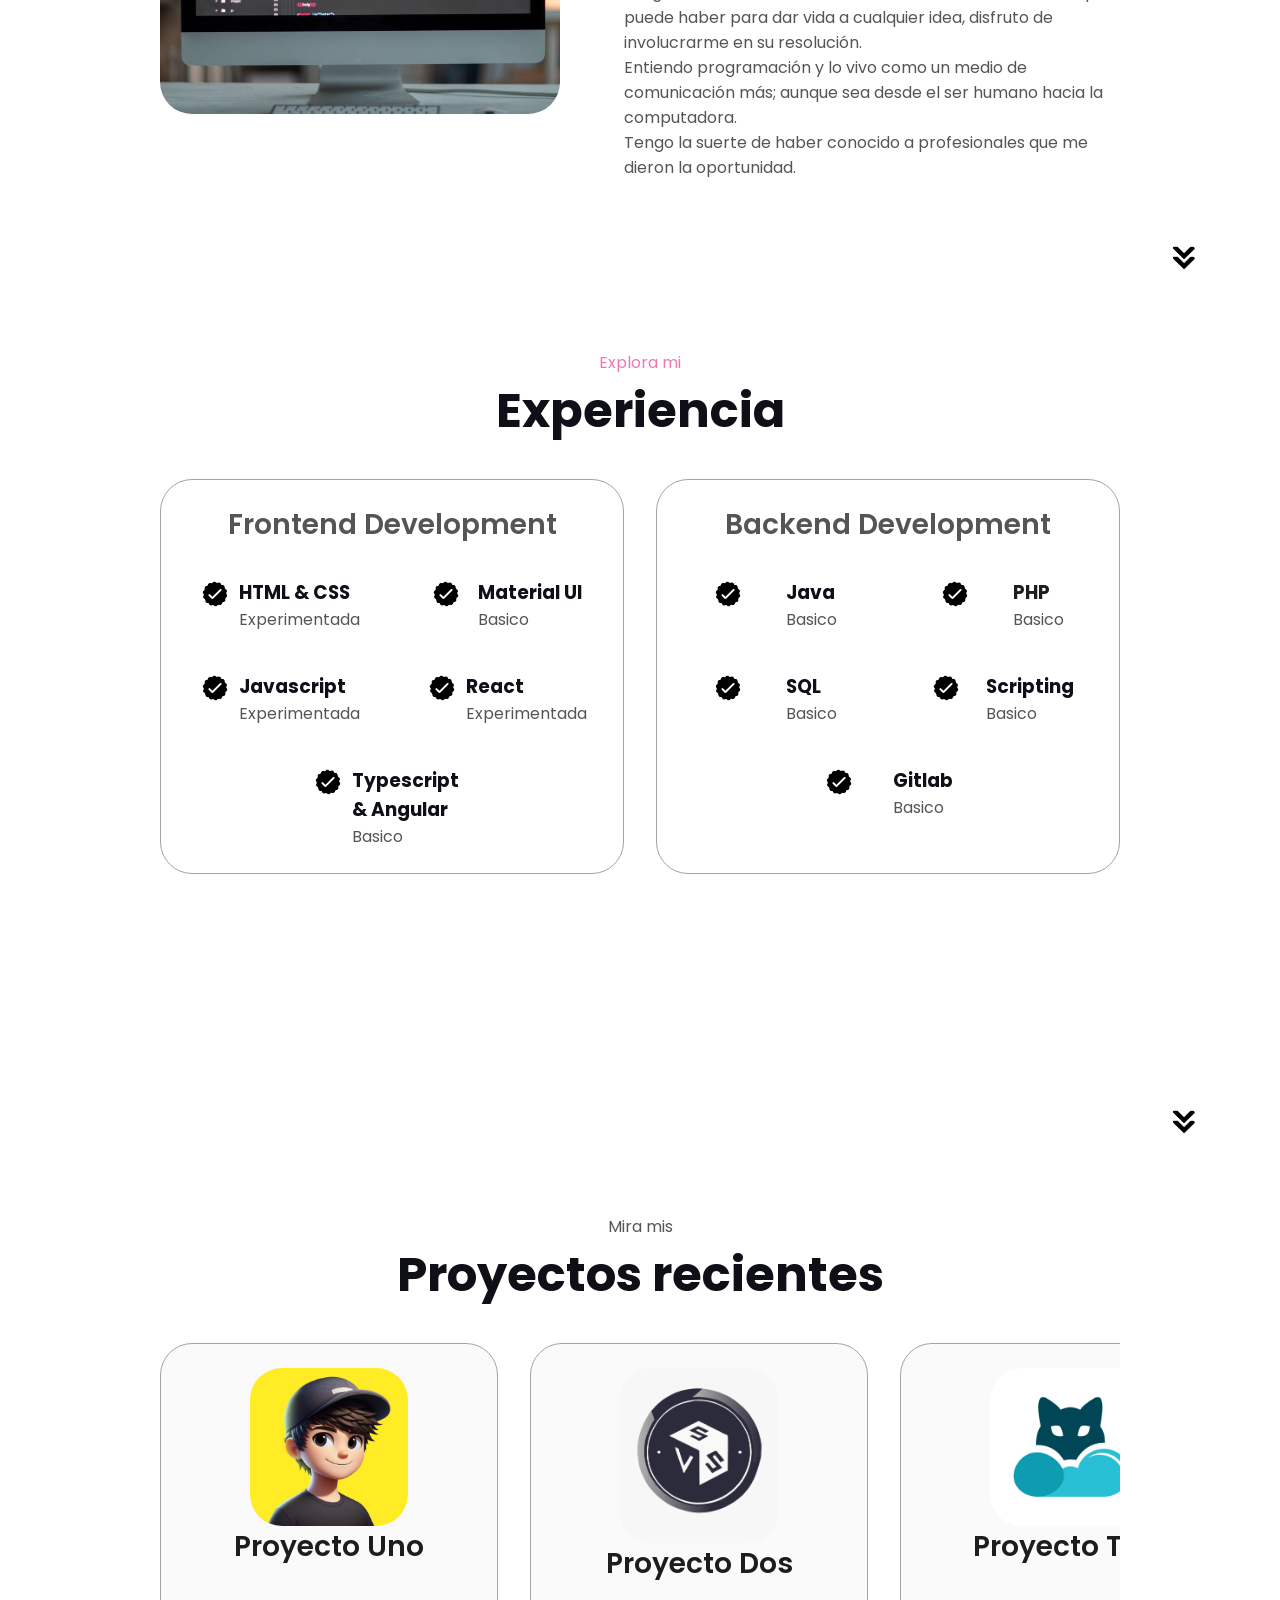
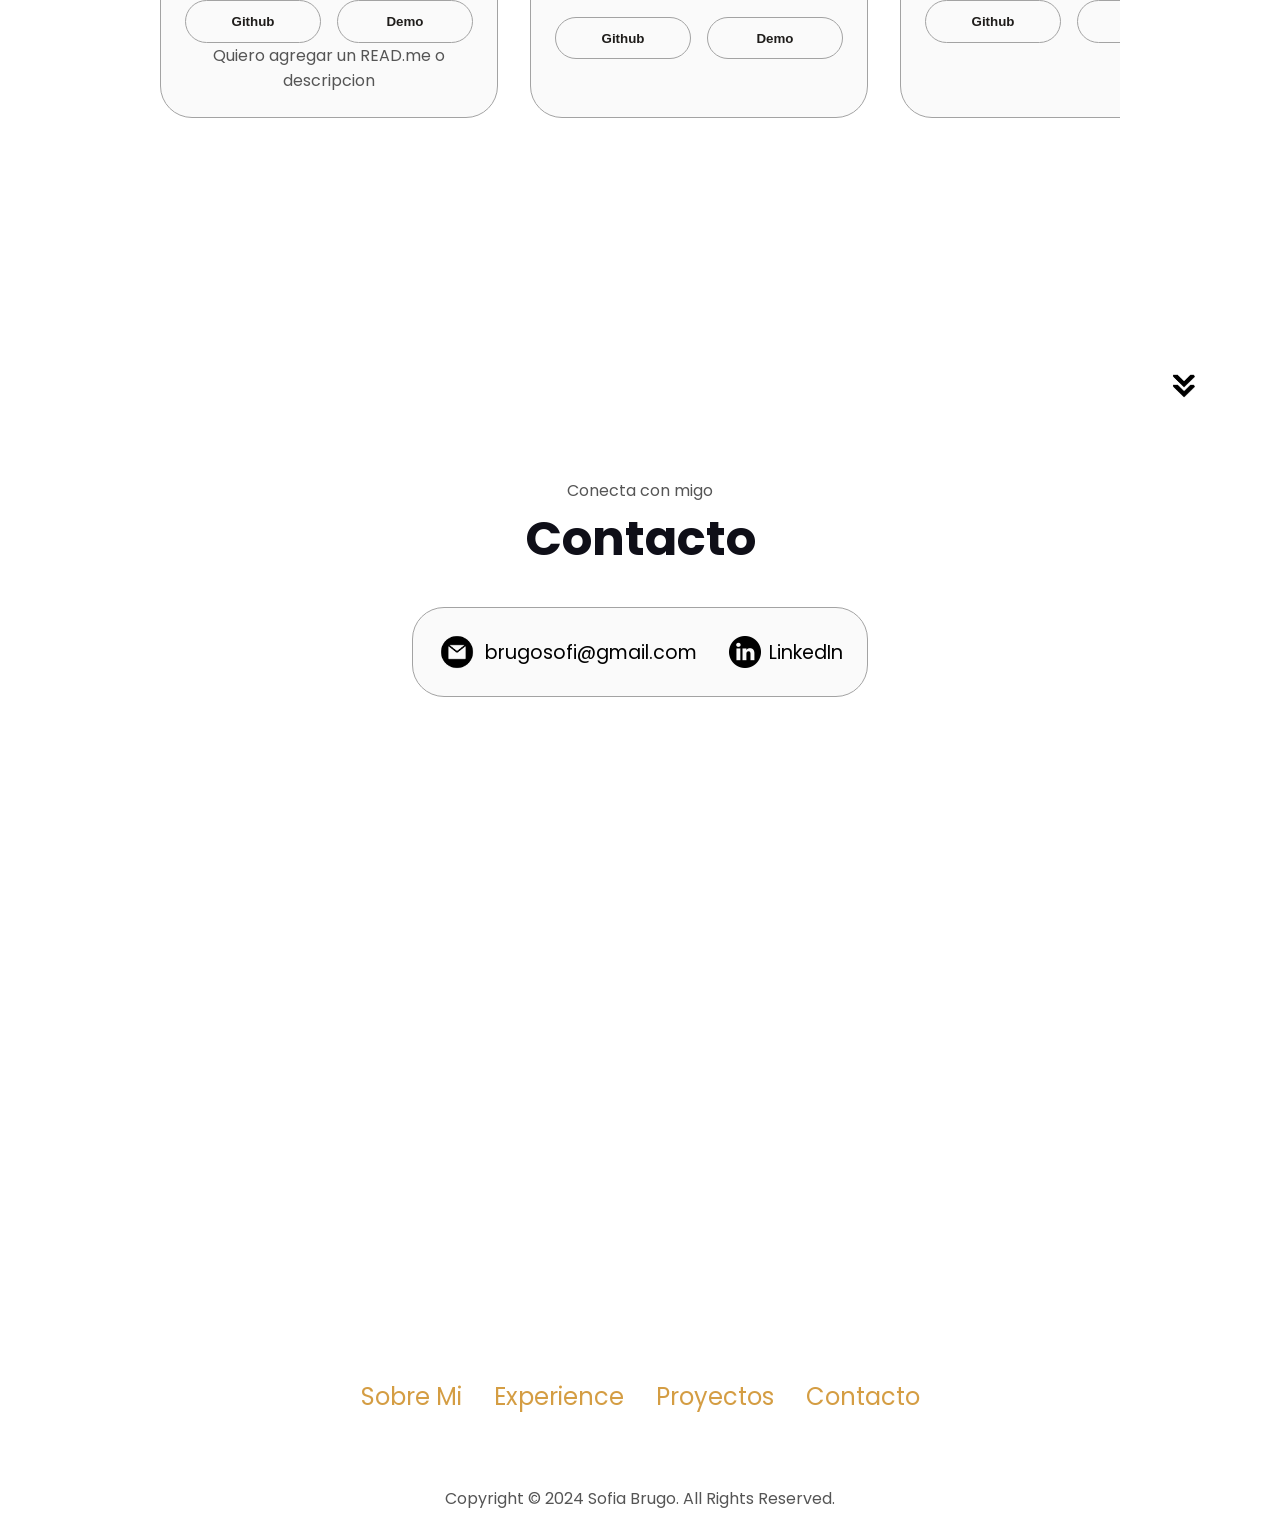
==== commit c287ee44: "Cv actualizado" ====
--- a/index.html
+++ b/index.html
@@ -21,14 +21,14 @@
         </div>
       </div>
     </nav>
-    <!-- <div class="social-links-container">
+    <div class="social-links-container">
       <ul class="social-links">
         <li><a href="#">Instagram</a></li>
         <li><a href="#">Telegram</a></li>
         <li><a href="#">Email</a></li>
         <li><a href="#">Whatsapp</a></li>
       </ul>
-    </div> -->
+    </div>
     <nav id="hamburger-nav">
       <div class="logo">Sofia Brugo</div>
       <div class="hamburger-menu">
@@ -56,18 +56,18 @@
         />
       </div>
       <div class="section__text">
-        <p class="section__text__p1">Portafolio</p>
-        <h1 class="title">Sofia Brugo</h1>
+        <p class="section__text__p1">Hola,</p>
+        <h1 class="title">soy Sofia Brugo</h1>
         <p class="section__text__p2">Programadora Full-Stack</p>
         <div class="btn-container">
           <button
             class="btn btn-color-2"
-            onClick="window.open('./assets/Sofia-Brugo-Programmer-CV.pdf')"
+            onClick="window.open('./assets/Sofia-Brugo_ProgrammerCV.pdf')"
           >
             Descargá mi CV
           </button>
           <button class="btn btn-color-1" onClick="location.href='./#contact'">
-            Contactame
+            Contacto
           </button>
         </div>
         <div id="socials-container">
@@ -158,7 +158,7 @@
                   class="icon"
                 />
                 <div>
-                  <h3><a>HTML & CSS</a></h3>
+                  <h3>HTML & CSS</h3>
                   <p>Experimentada</p>
                 </div>
               </article>
@@ -169,7 +169,7 @@
                   class="icon"
                 />
                 <div>
-                  <h3>Bootstrap </h3>
+                  <h3>Material UI</h3>
                   <p>Basico</p>
                 </div>
               </article>
@@ -206,7 +206,6 @@
                   <p>Basico</p>
                 </div>
               </article>
-              
             </div>
           </div>
           <div class="details-container">
@@ -279,68 +278,85 @@
       />
     </section>
     <section id="projects">
-      <p class="section__text__p1 subtitle__3">Mira mis</p>
+      <p class="section__text__p1">Mira mis</p>
       <h1 class="title">Proyectos recientes</h1>
       <div class="experience-details-container">
         <div class="about-containers">
-          <a href="http://visualstudioservice.pro/">
-            <div class="project details-container">
-              <article>
-                <div class="project-pic-container">
-                  <img
-                      src="./assets/Visual-Studio.jpg"
-                      alt="Project 2"
-                      class="project-img"
-                    />
-                </div>
-              </article>
-                <h3>Full-Stack Developers</h3>
-                <p>Digital House </p><br/> 
-                <p>Desarrollo grupal fullstack para ecommerce</p> <br/>
-                <p>Descripción: Como trabajo final integrador del Certificado de Digital House hicimos un ecommerce.<br/> Stack: Docker, Tailwind, React</p>
-  
-            </div>
-          </a>
-          <a href="https://leela.tech/work-with-us/">
-            <div class="project details-container">
-              <article>
-                <div class="project-pic-container">
-                  <img
-                      src="./assets/leelaTech.jpeg"
-                      alt="Project 2"
-                      class="project-img"
-                    />
-                </div>
-              </article>
-              <h3>Frontend Developer</h3>
-              <p>Leela Tech <br/></p>
-              <p>Freelance Frontend Development</p> <br/>
-              <p>Descripción: Trabajé brevemente sobre la página de inicio de la empresa para colaborar con el desarrollo del proyecto, corrigiendo formularios y recepción de datos. <br/> Stack: Javscript, Next.JS</p> 
-            </div>
-          </a>
-          <div>
-            <div class="project details-container">
-              <article>
-                <div class="project-pic-container">
-                  <img
-                      src="./assets/argentina-gob.png"
-                      alt="Project 2"
-                      class="project-img"
-                    />
-                </div>
-              </article>
-              <h3>Frontend Developer</h3>
-              <p>Gobierno de la Ciudad<br/></p>
-              <p>Implementación de HTML y CSS - Maquetación</p> <br/>
-              <p>Descripción: Traduje una propuesta de diseño en un sitio web para un proyecto en fase inicial. <br/> Stack: HTML, CSS, Python y PHP</p>
-            </div>
-          </div>
-
-          
-
-        </div>
-      </div>
-      
+          <div class="details-container color-container">
+            <div class="article-container">
+              <img
+                src="./assets/Putato.jpg"
+                alt="Project 1"
+                class="project-img"
+              />
+            </div>
+            <h2 class="experience-subtitle project-title">Proyecto Uno</h2>
+            <div class="btn-container">
+              <button
+                class="btn btn-color-2 project-btn"
+                onClick="location.href='https://github.com/juanpi8345/putato'"
+              >
+                Github
+              </button>
+              <button
+                class="btn btn-color-2 project-btn"
+                onClick="location.href='https://putatoo.com/'"
+              >
+                Demo
+              </button>
+            </div>
+            <p>Quiero agregar un READ.me o descripcion</p>
+          </div>
+          <div class="details-container color-container">
+            <div class="article-container">
+              <img
+                src="./assets/Visual-Studio.jpg"
+                alt="Project 2"
+                class="project-img"
+              />
+            </div>
+            <h2 class="experience-subtitle project-title">Proyecto Dos</h2>
+            <div class="btn-container">
+              <button
+                class="btn btn-color-2 project-btn"
+                onClick="location.href='https://github.com/Andru890/Team4-PI'"
+              >
+                Github
+              </button>
+              <button
+                class="btn btn-color-2 project-btn"
+                onClick="location.href='http://visualstudioservice.pro/'"
+              >
+                Demo
+              </button>
+            </div>
+          </div>
+          <div class="details-container color-container">
+            <div class="article-container">
+              <img
+                src="./assets/leelaTech.jpeg"
+                alt="Project 3"
+                class="project-img"
+              />
+            </div>
+            <h2 class="experience-subtitle project-title">Proyecto Tres</h2>
+            <div class="btn-container">
+              <button
+                class="btn btn-color-2 project-btn"
+                onClick="location.href='https://github.com/Sbrugo/cinco-magico'"
+              >
+                Github
+              </button>
+              <button
+                class="btn btn-color-2 project-btn"
+                onClick="location.href='https://leela.tech/'"
+              >
+                Demo
+              </button>
+            </div>
+          </div>
+        </div>
+      </div>
       <img
         src="./assets/arrow.png"
         alt="Arrow icon"
@@ -349,7 +365,7 @@
       />
     </section>
     <section id="contact">
-      <p class="section__text__p1">Conecta conmigo</p>
+      <p class="section__text__p1">Conecta con migo</p>
       <h1 class="title">Contacto</h1>
       <div class="contact-info-upper-container">
         <div class="contact-info-container">
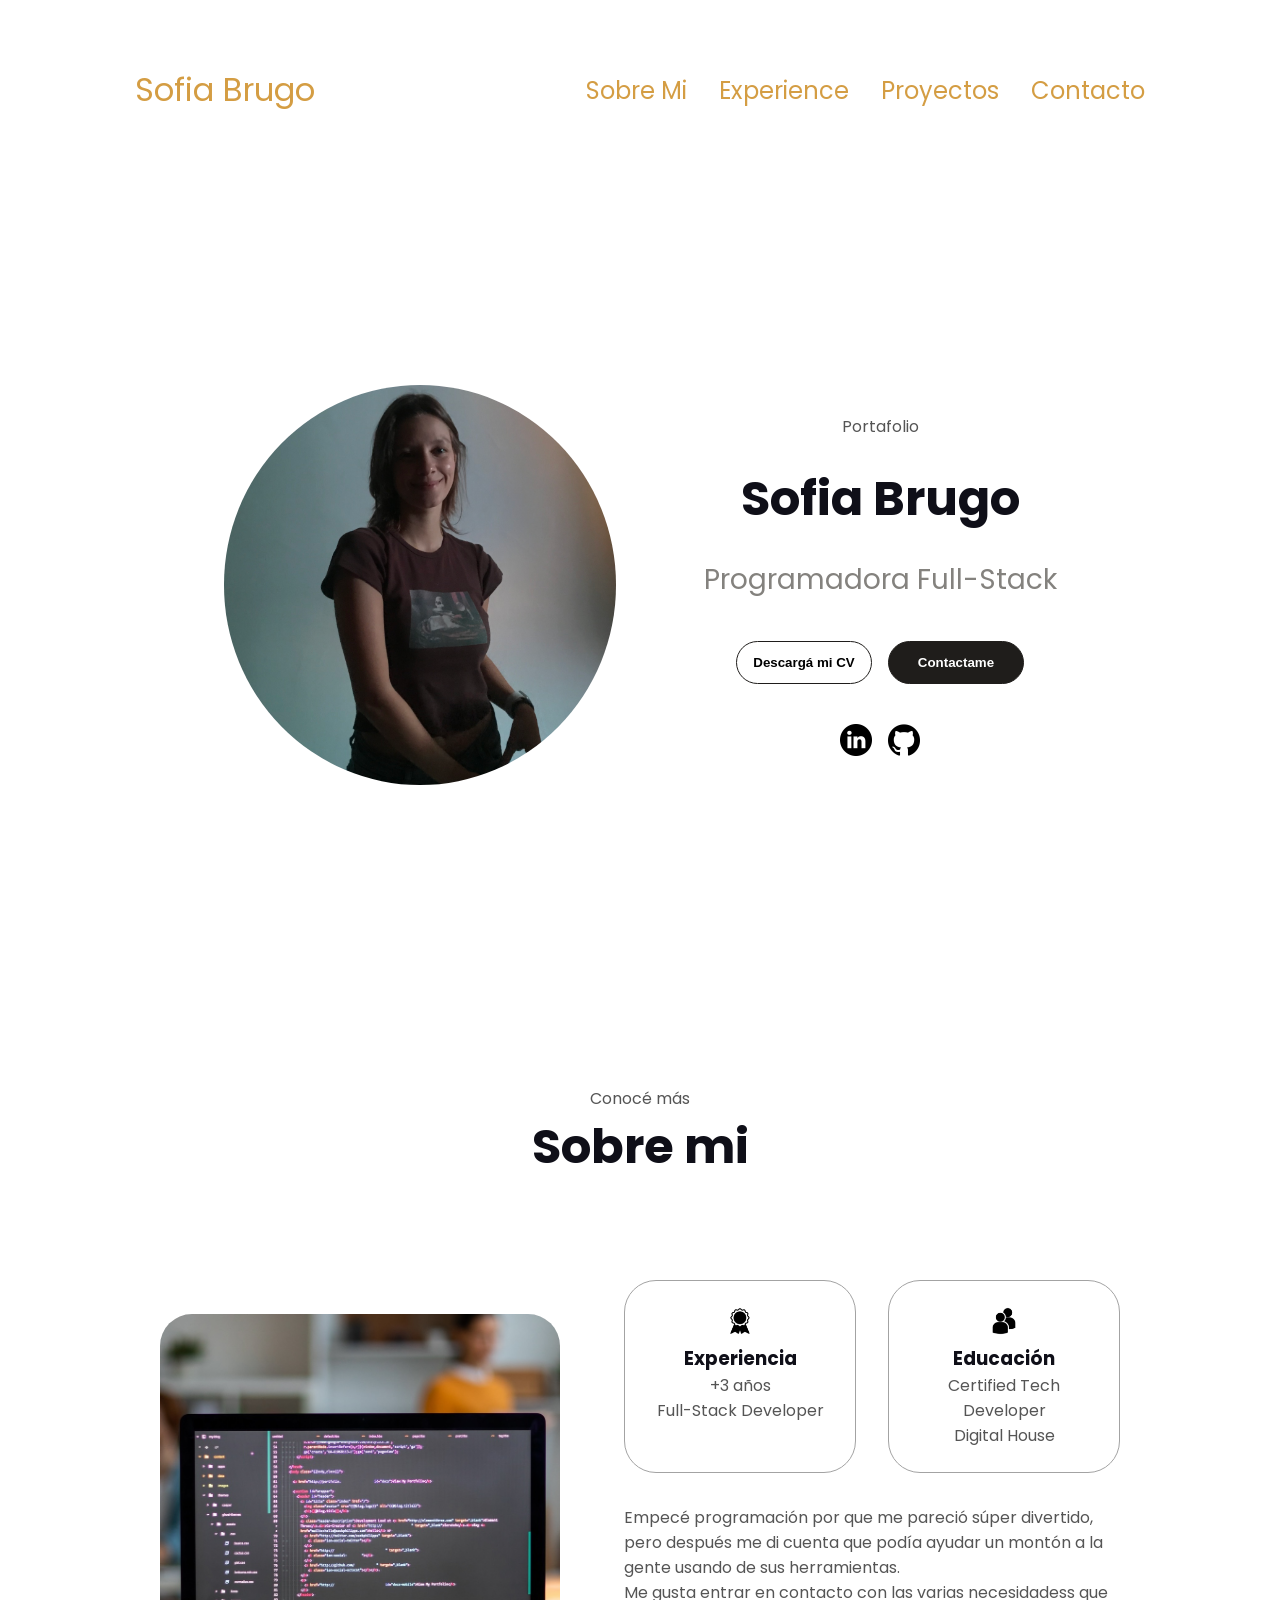
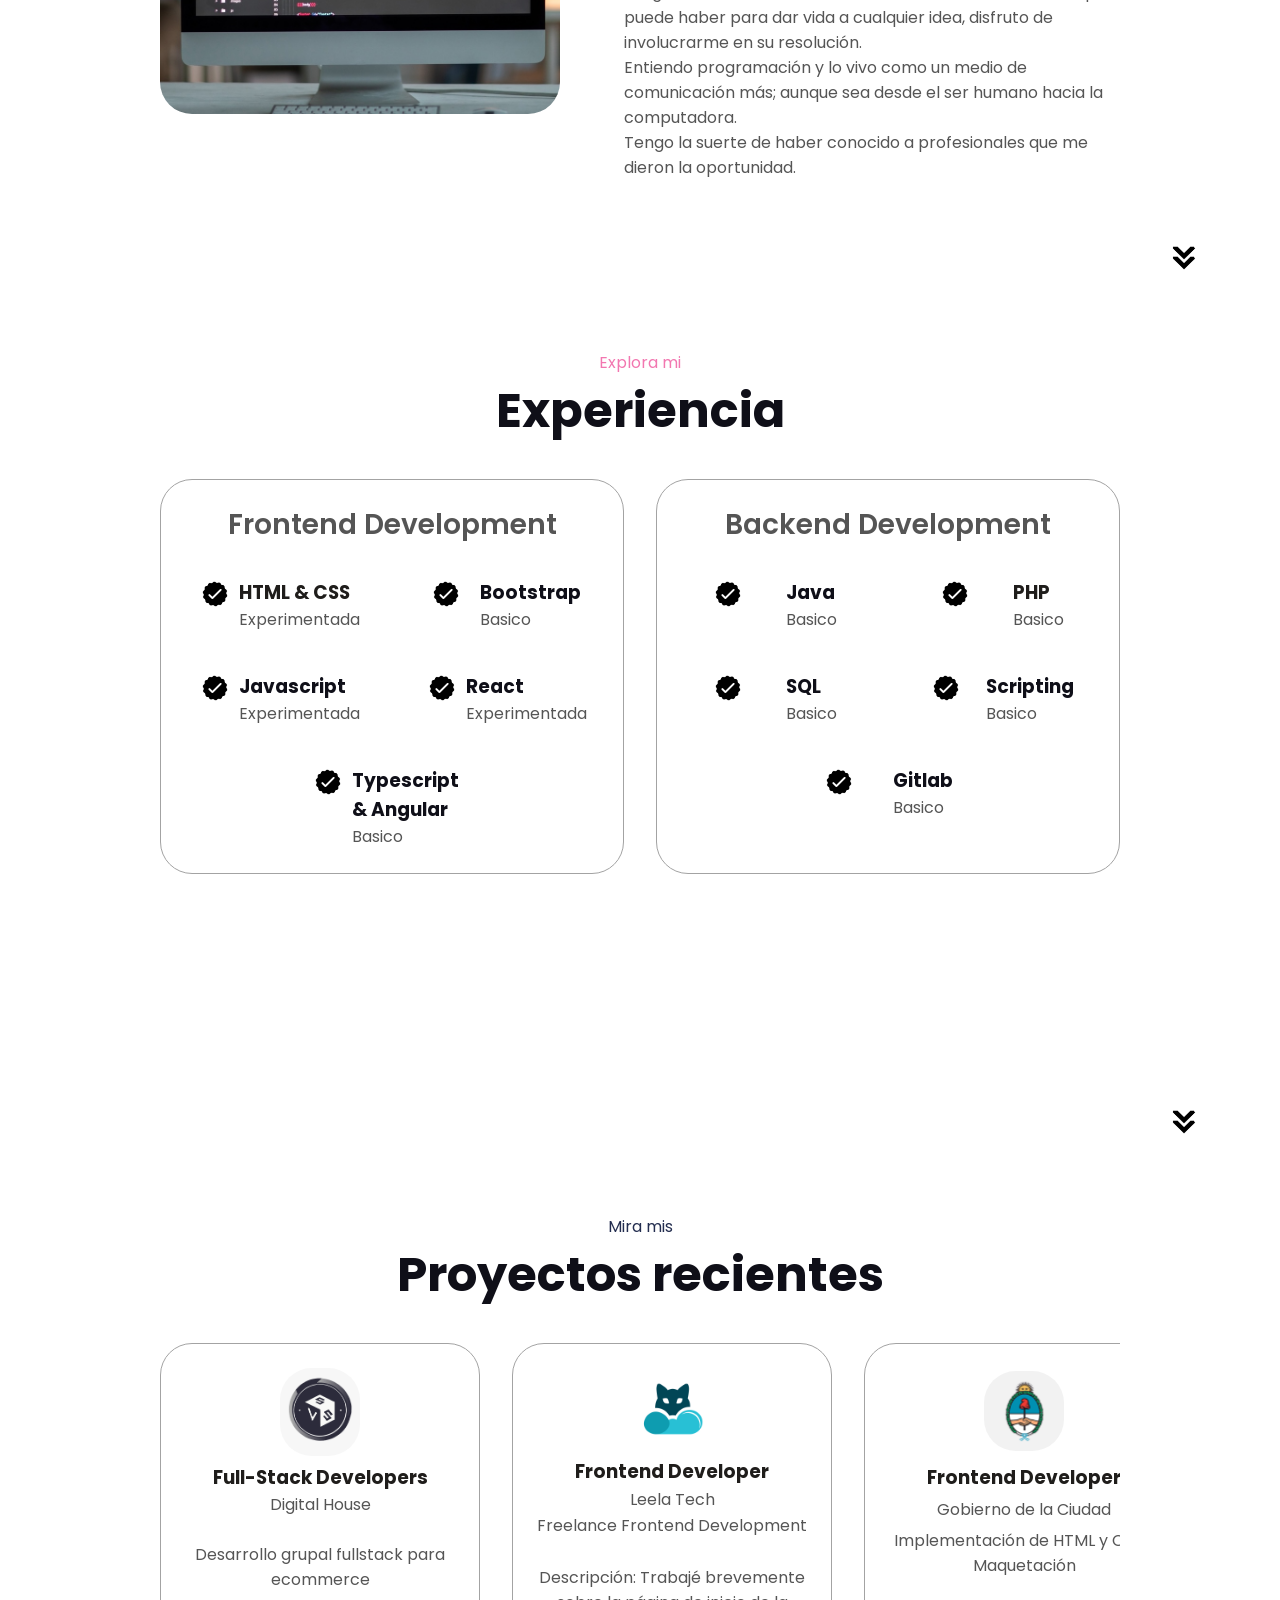
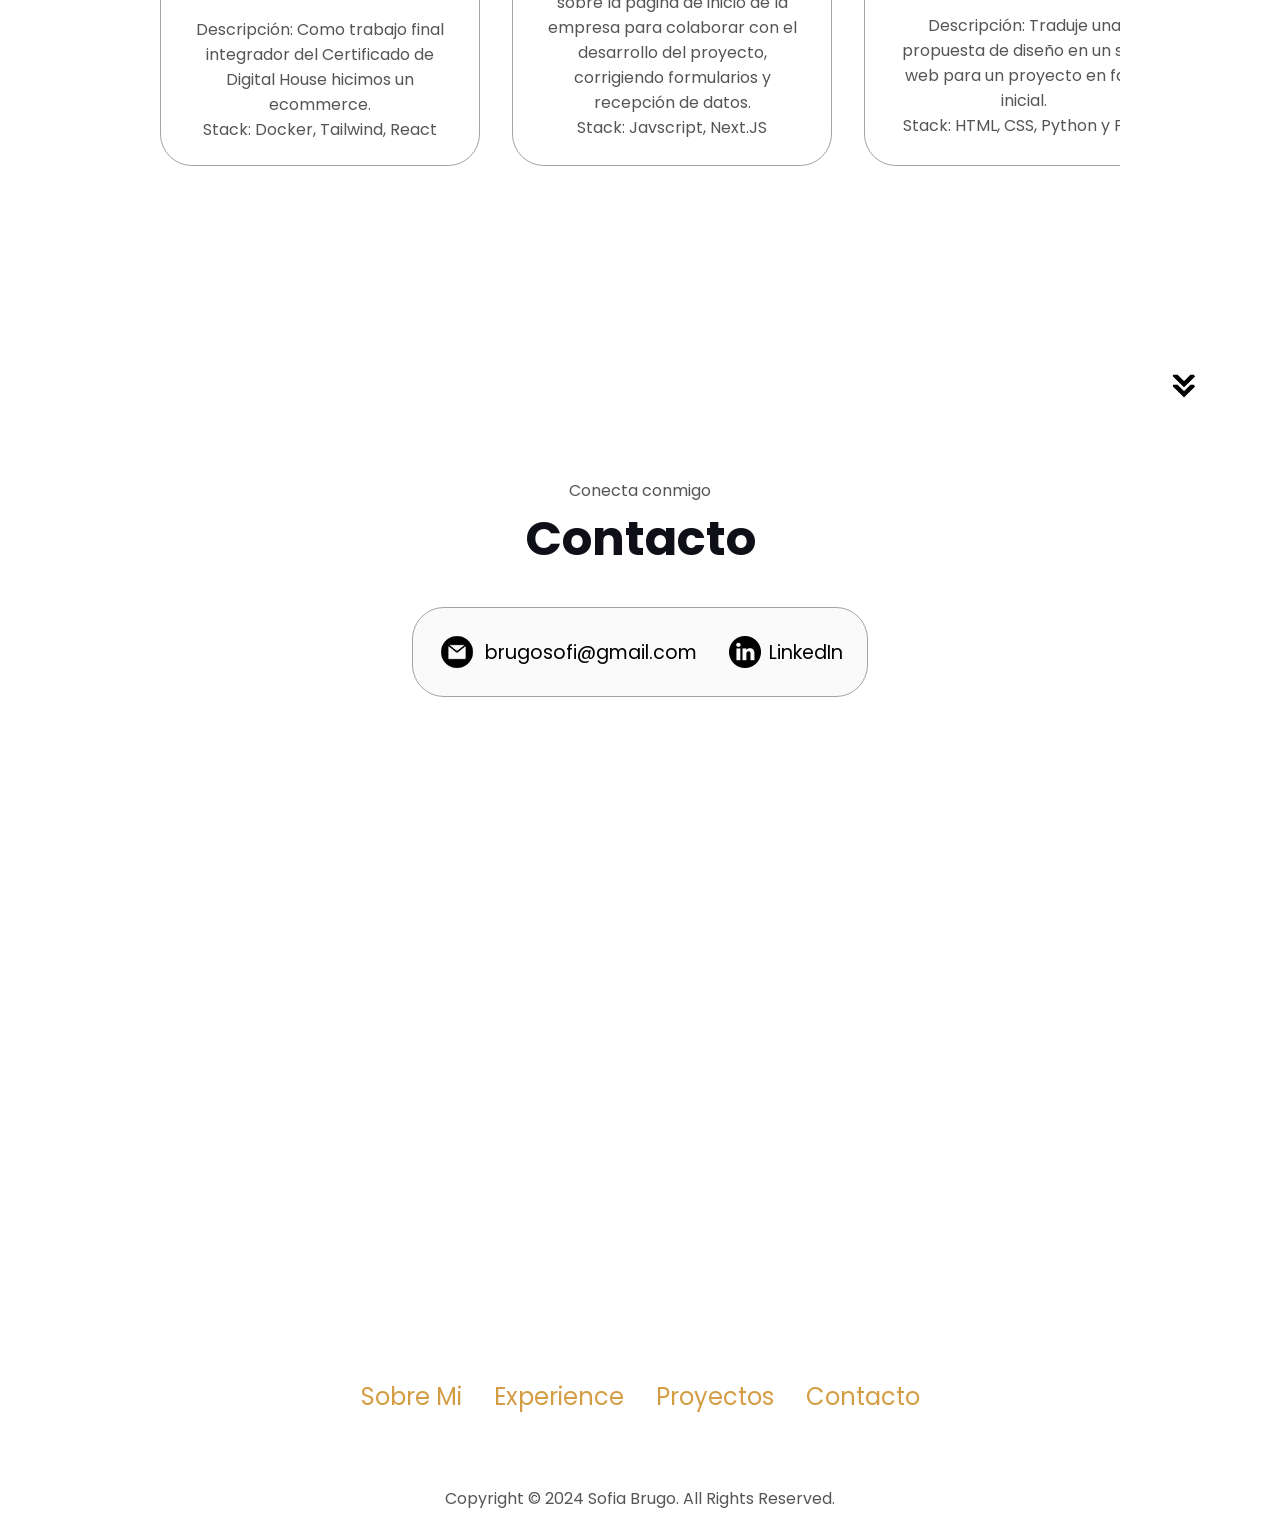
==== commit b8eda3bd: "Merge pull request #2 from Sbrugo/proyectos proyectos" ====
--- a/index.html
+++ b/index.html
@@ -21,14 +21,14 @@
         </div>
       </div>
     </nav>
-    <div class="social-links-container">
+    <!-- <div class="social-links-container">
       <ul class="social-links">
         <li><a href="#">Instagram</a></li>
         <li><a href="#">Telegram</a></li>
         <li><a href="#">Email</a></li>
         <li><a href="#">Whatsapp</a></li>
       </ul>
-    </div>
+    </div> -->
     <nav id="hamburger-nav">
       <div class="logo">Sofia Brugo</div>
       <div class="hamburger-menu">
@@ -56,8 +56,8 @@
         />
       </div>
       <div class="section__text">
-        <p class="section__text__p1">Hola,</p>
-        <h1 class="title">soy Sofia Brugo</h1>
+        <p class="section__text__p1">Portafolio</p>
+        <h1 class="title">Sofia Brugo</h1>
         <p class="section__text__p2">Programadora Full-Stack</p>
         <div class="btn-container">
           <button
@@ -67,7 +67,7 @@
             Descargá mi CV
           </button>
           <button class="btn btn-color-1" onClick="location.href='./#contact'">
-            Contacto
+            Contactame
           </button>
         </div>
         <div id="socials-container">
@@ -158,7 +158,7 @@
                   class="icon"
                 />
                 <div>
-                  <h3>HTML & CSS</h3>
+                  <h3><a>HTML & CSS</a></h3>
                   <p>Experimentada</p>
                 </div>
               </article>
@@ -169,7 +169,7 @@
                   class="icon"
                 />
                 <div>
-                  <h3>Material UI</h3>
+                  <h3>Bootstrap </h3>
                   <p>Basico</p>
                 </div>
               </article>
@@ -206,6 +206,7 @@
                   <p>Basico</p>
                 </div>
               </article>
+              
             </div>
           </div>
           <div class="details-container">
@@ -278,85 +279,68 @@
       />
     </section>
     <section id="projects">
-      <p class="section__text__p1">Mira mis</p>
+      <p class="section__text__p1 subtitle__3">Mira mis</p>
       <h1 class="title">Proyectos recientes</h1>
       <div class="experience-details-container">
         <div class="about-containers">
-          <div class="details-container color-container">
-            <div class="article-container">
-              <img
-                src="./assets/Putato.jpg"
-                alt="Project 1"
-                class="project-img"
-              />
-            </div>
-            <h2 class="experience-subtitle project-title">Proyecto Uno</h2>
-            <div class="btn-container">
-              <button
-                class="btn btn-color-2 project-btn"
-                onClick="location.href='https://github.com/juanpi8345/putato'"
-              >
-                Github
-              </button>
-              <button
-                class="btn btn-color-2 project-btn"
-                onClick="location.href='https://putatoo.com/'"
-              >
-                Demo
-              </button>
-            </div>
-            <p>Quiero agregar un READ.me o descripcion</p>
-          </div>
-          <div class="details-container color-container">
-            <div class="article-container">
-              <img
-                src="./assets/Visual-Studio.jpg"
-                alt="Project 2"
-                class="project-img"
-              />
-            </div>
-            <h2 class="experience-subtitle project-title">Proyecto Dos</h2>
-            <div class="btn-container">
-              <button
-                class="btn btn-color-2 project-btn"
-                onClick="location.href='https://github.com/Andru890/Team4-PI'"
-              >
-                Github
-              </button>
-              <button
-                class="btn btn-color-2 project-btn"
-                onClick="location.href='http://visualstudioservice.pro/'"
-              >
-                Demo
-              </button>
-            </div>
-          </div>
-          <div class="details-container color-container">
-            <div class="article-container">
-              <img
-                src="./assets/leelaTech.jpeg"
-                alt="Project 3"
-                class="project-img"
-              />
-            </div>
-            <h2 class="experience-subtitle project-title">Proyecto Tres</h2>
-            <div class="btn-container">
-              <button
-                class="btn btn-color-2 project-btn"
-                onClick="location.href='https://github.com/Sbrugo/cinco-magico'"
-              >
-                Github
-              </button>
-              <button
-                class="btn btn-color-2 project-btn"
-                onClick="location.href='https://leela.tech/'"
-              >
-                Demo
-              </button>
-            </div>
-          </div>
-        </div>
-      </div>
+          <a href="http://visualstudioservice.pro/">
+            <div class="project details-container">
+              <article>
+                <div class="project-pic-container">
+                  <img
+                      src="./assets/Visual-Studio.jpg"
+                      alt="Project 2"
+                      class="project-img"
+                    />
+                </div>
+              </article>
+                <h3>Full-Stack Developers</h3>
+                <p>Digital House </p><br/> 
+                <p>Desarrollo grupal fullstack para ecommerce</p> <br/>
+                <p>Descripción: Como trabajo final integrador del Certificado de Digital House hicimos un ecommerce.<br/> Stack: Docker, Tailwind, React</p>
+  
+            </div>
+          </a>
+          <a href="https://leela.tech/work-with-us/">
+            <div class="project details-container">
+              <article>
+                <div class="project-pic-container">
+                  <img
+                      src="./assets/leelaTech.jpeg"
+                      alt="Project 2"
+                      class="project-img"
+                    />
+                </div>
+              </article>
+              <h3>Frontend Developer</h3>
+              <p>Leela Tech <br/></p>
+              <p>Freelance Frontend Development</p> <br/>
+              <p>Descripción: Trabajé brevemente sobre la página de inicio de la empresa para colaborar con el desarrollo del proyecto, corrigiendo formularios y recepción de datos. <br/> Stack: Javscript, Next.JS</p> 
+            </div>
+          </a>
+          <div>
+            <div class="project details-container">
+              <article>
+                <div class="project-pic-container">
+                  <img
+                      src="./assets/argentina-gob.png"
+                      alt="Project 2"
+                      class="project-img"
+                    />
+                </div>
+              </article>
+              <h3>Frontend Developer</h3>
+              <p>Gobierno de la Ciudad<br/></p>
+              <p>Implementación de HTML y CSS - Maquetación</p> <br/>
+              <p>Descripción: Traduje una propuesta de diseño en un sitio web para un proyecto en fase inicial. <br/> Stack: HTML, CSS, Python y PHP</p>
+            </div>
+          </div>
+
+          
+
+        </div>
+      </div>
+      
       <img
         src="./assets/arrow.png"
         alt="Arrow icon"
@@ -365,7 +349,7 @@
       />
     </section>
     <section id="contact">
-      <p class="section__text__p1">Conecta con migo</p>
+      <p class="section__text__p1">Conecta conmigo</p>
       <h1 class="title">Contacto</h1>
       <div class="contact-info-upper-container">
         <div class="contact-info-container">
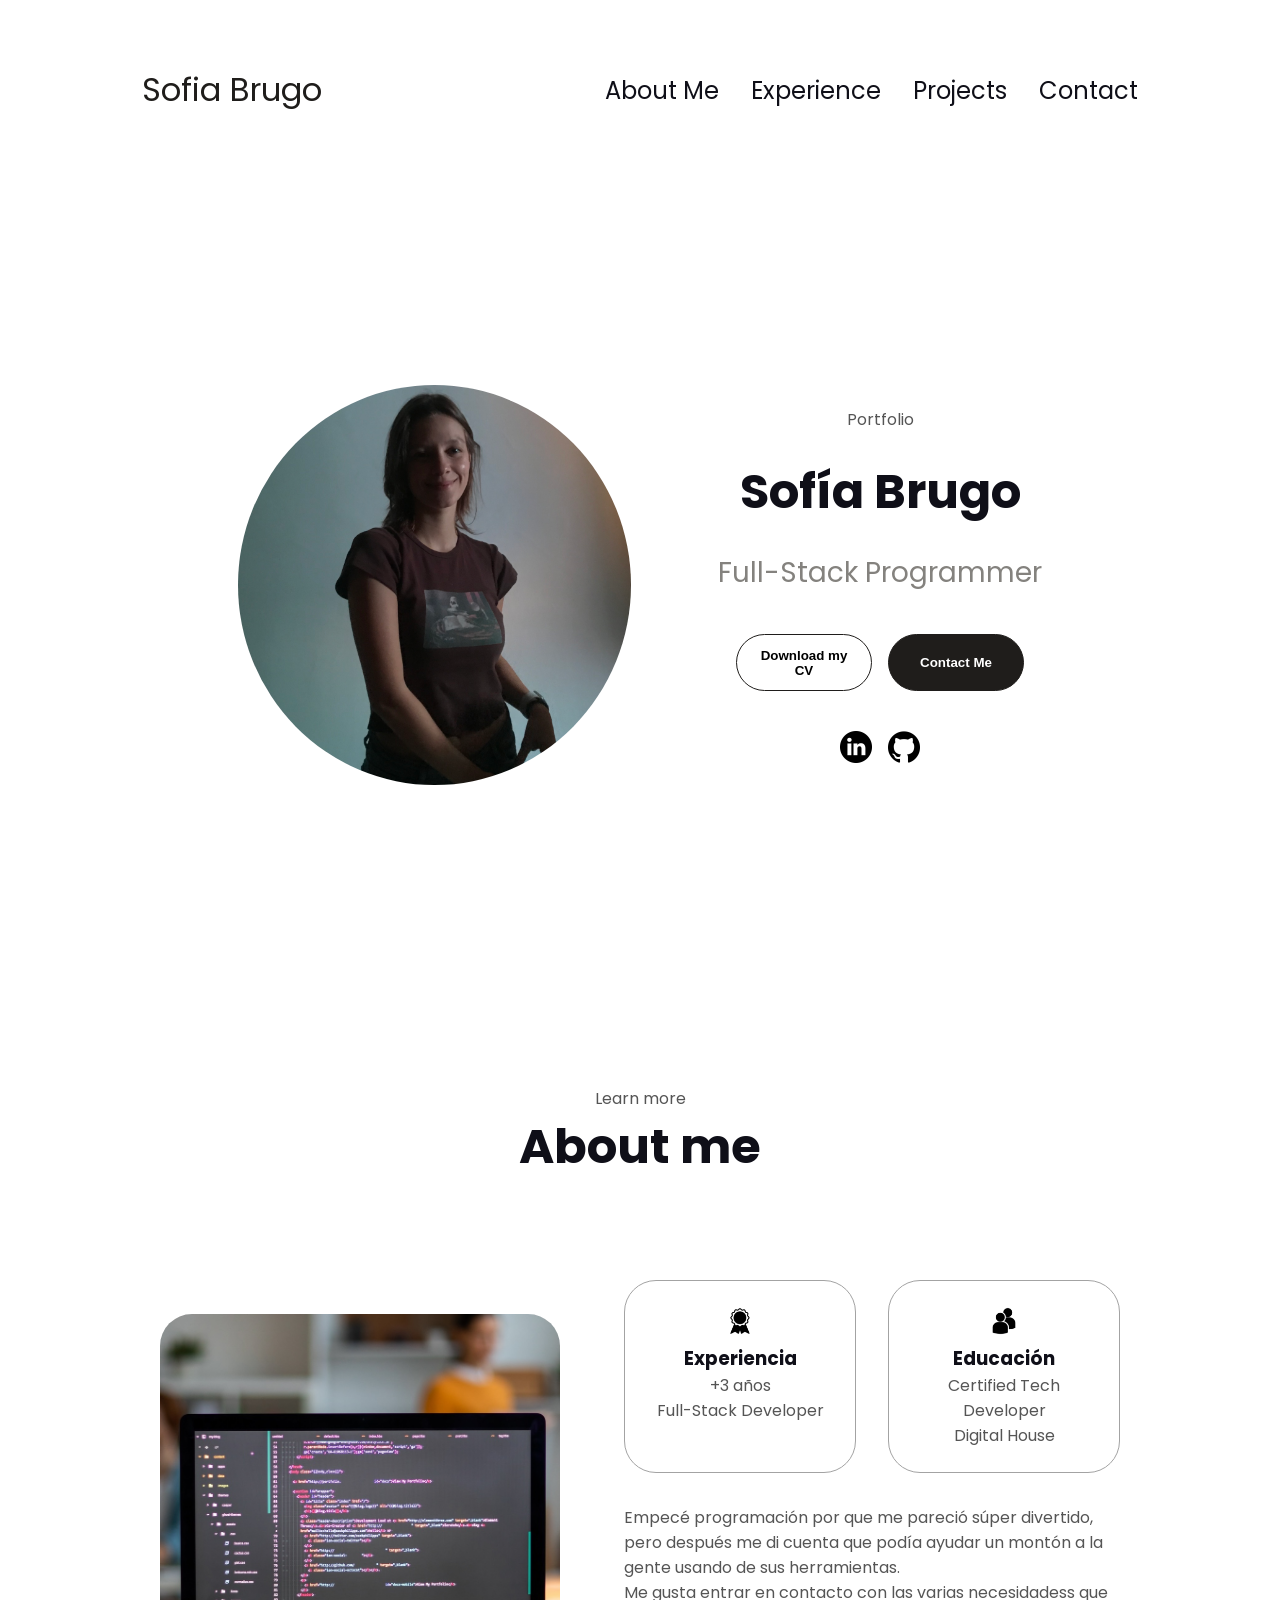
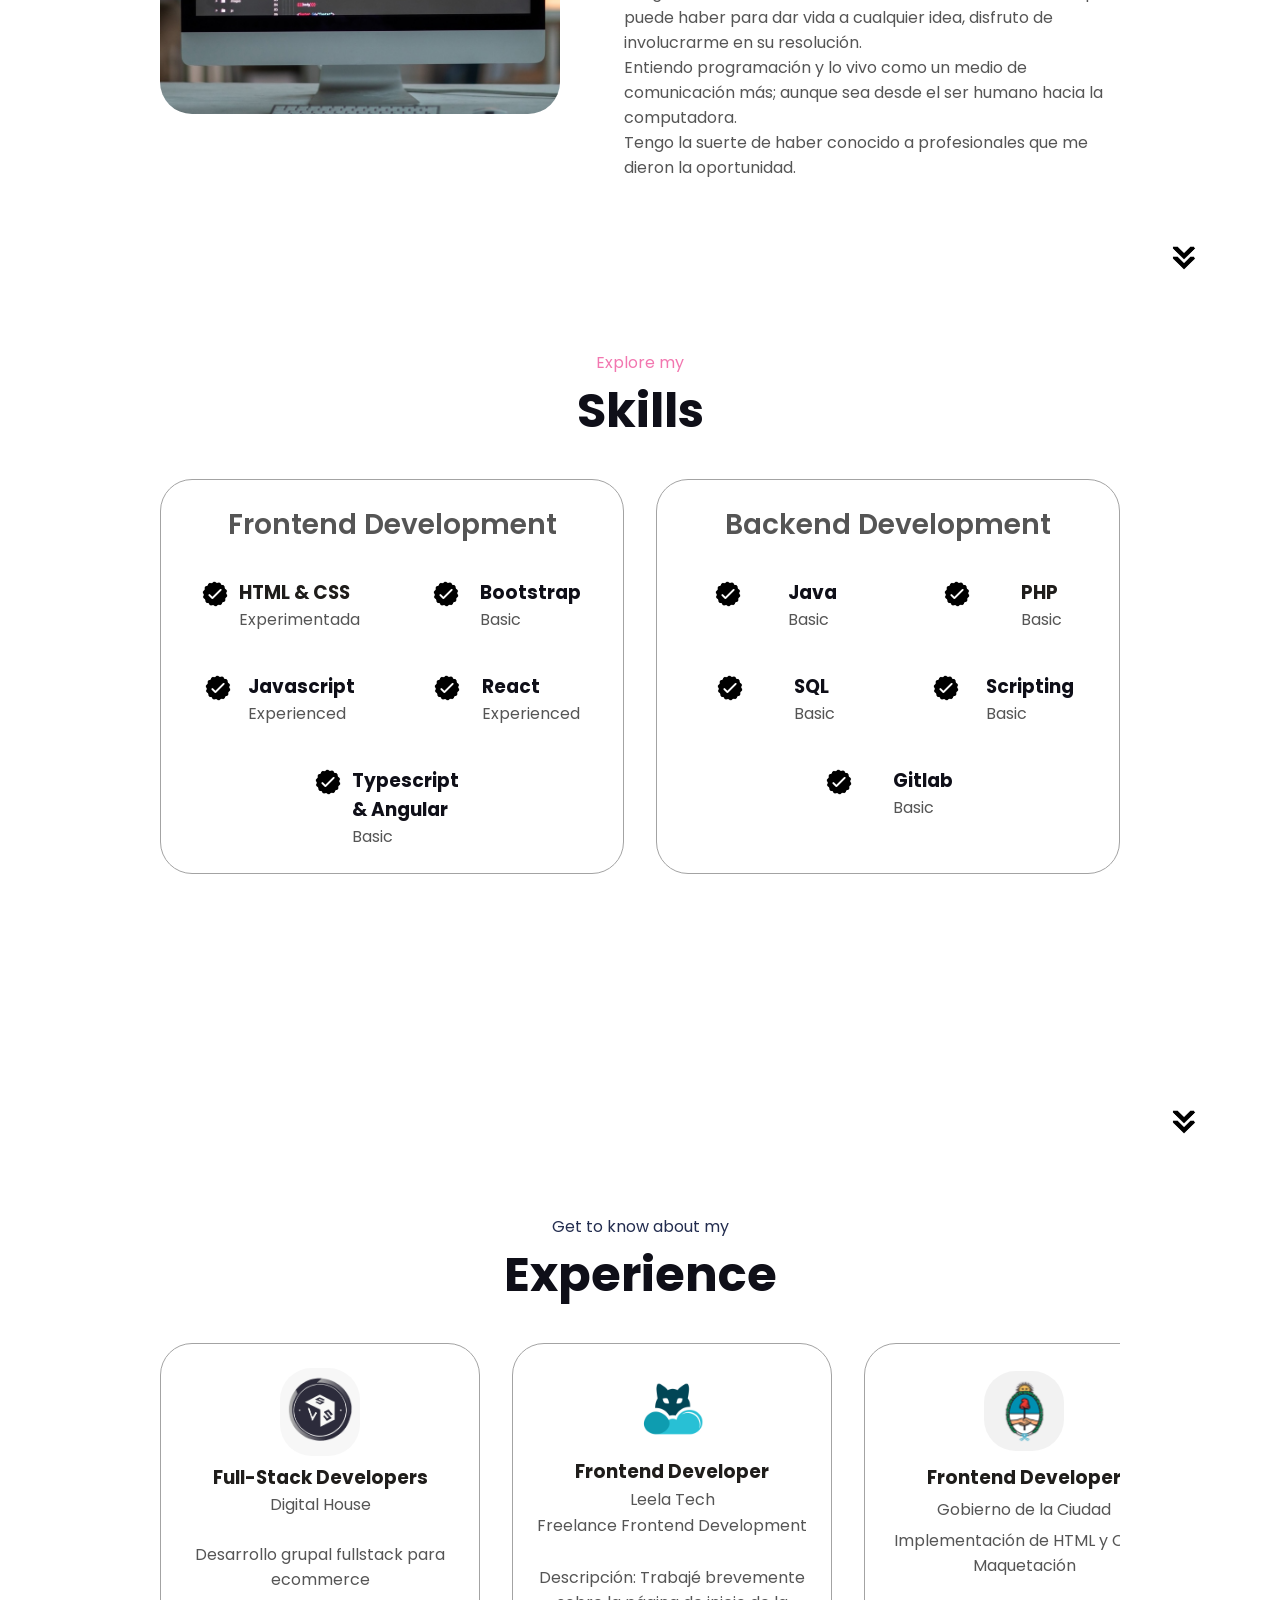
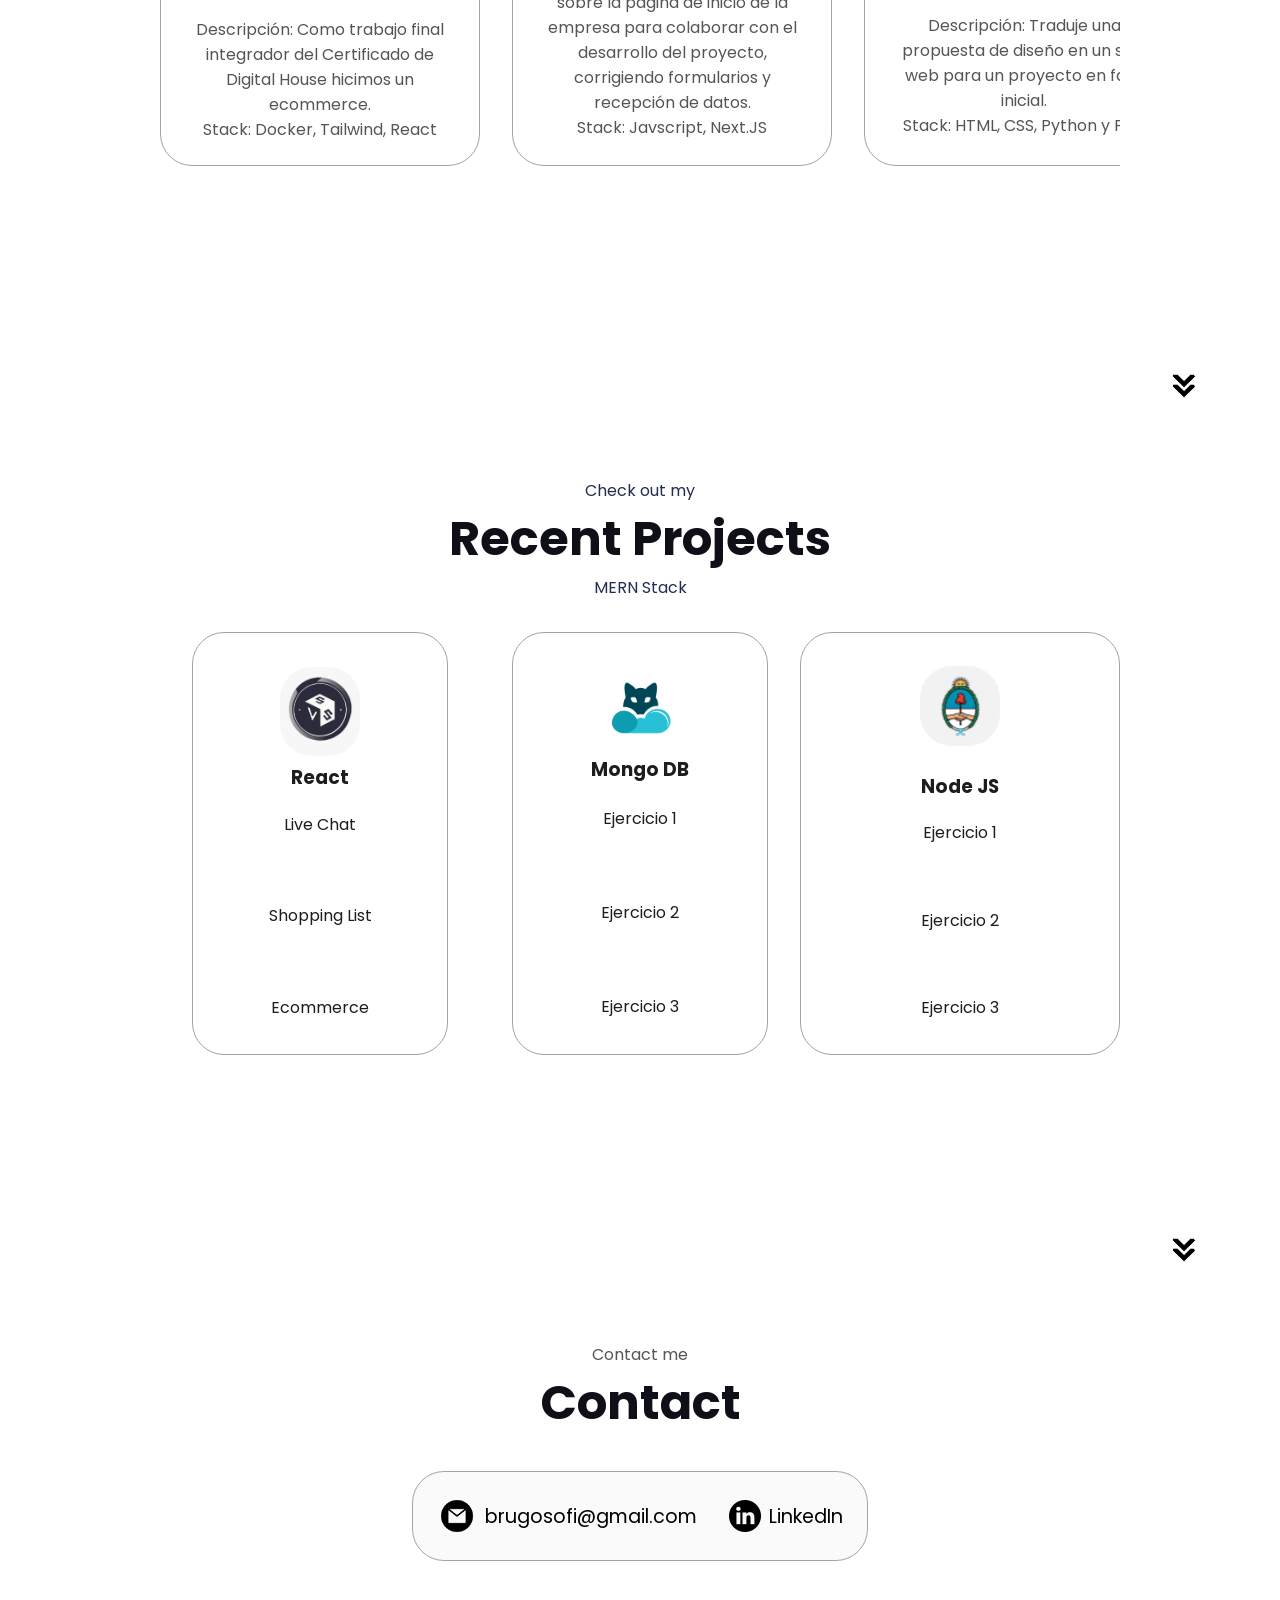
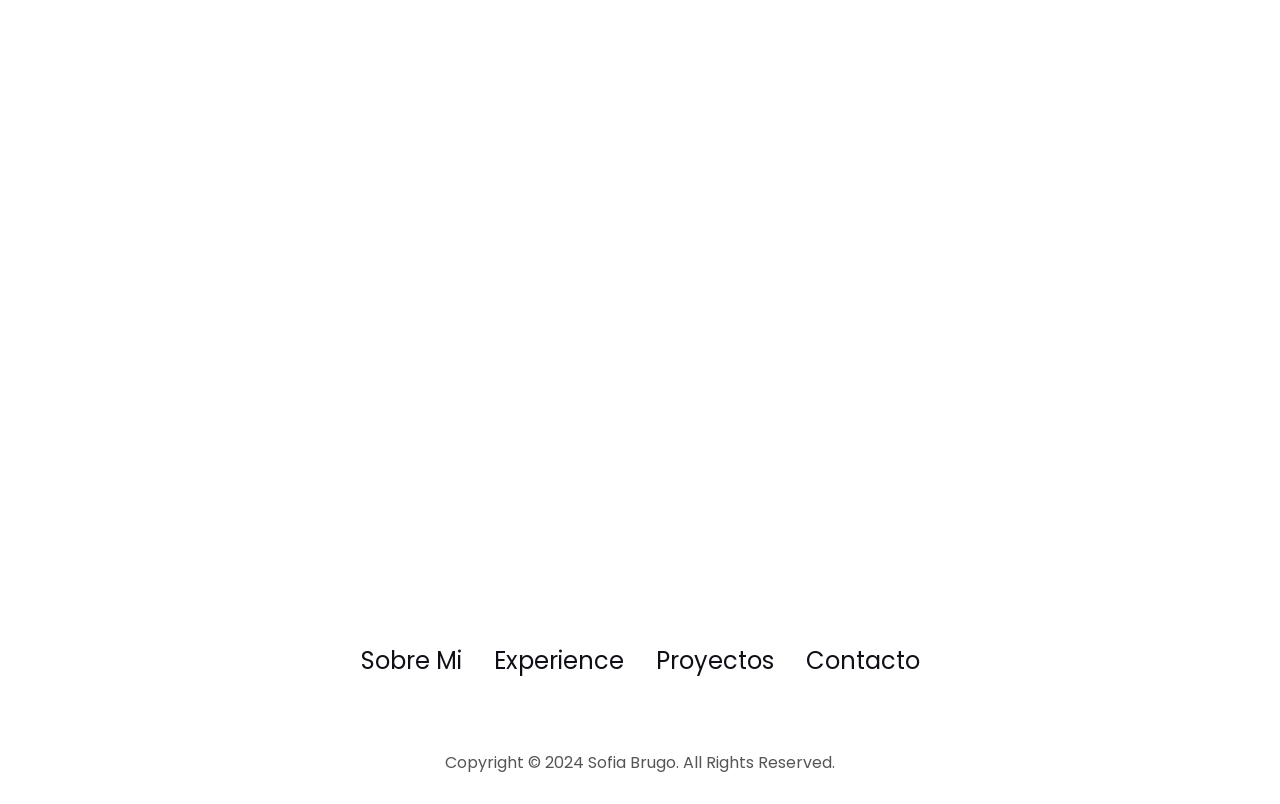
==== commit 7c819ae1: "Changes to english" ====
--- a/index.html
+++ b/index.html
@@ -3,7 +3,7 @@
   <head>
     <meta charset="UTF-8" />
     <meta name="viewport" content="width=device-width, initial-scale=1.0" />
-    <title>Portafolio SB</title>
+    <title>Portfolio SB</title>
     <link rel="stylesheet" href="style.css" />
     <link rel="stylesheet" href="mediaqueries.css" />
   </head>
@@ -13,10 +13,10 @@
       <div class="links-container">
         <div>
           <ul class="nav-links">
-            <li><a href="#about">Sobre Mi</a></li>
+            <li><a href="#about">About Me</a></li>
             <li><a href="#experience">Experience</a></li>
-            <li><a href="#projects">Proyectos</a></li>
-            <li><a href="#contact">Contacto</a></li>
+            <li><a href="#projects">Projects</a></li>
+            <li><a href="#contact">Contact</a></li>
           </ul>
         </div>
       </div>
@@ -30,7 +30,7 @@
       </ul>
     </div> -->
     <nav id="hamburger-nav">
-      <div class="logo">Sofia Brugo</div>
+      <div class="logo">Sofía Brugo</div>
       <div class="hamburger-menu">
         <div class="hamburger-icon" onclick="toggleMenu()">
           <span></span>
@@ -39,10 +39,10 @@
         </div>
         <div class="menu-links">
           <ul class="nav-links">
-            <li><a href="#about" onclick="toggleMenu()">Sobre Mi</a></li>
+            <li><a href="#about" onclick="toggleMenu()">About Me</a></li>
             <li><a href="#experience" onclick="toggleMenu()">Experience</a></li>
-            <li><a href="#projects" onclick="toggleMenu()">Proyectos</a></li>
-            <li><a href="#contact" onclick="toggleMenu()">Contacto</a></li>
+            <li><a href="#projects" onclick="toggleMenu()">Projects</a></li>
+            <li><a href="#contact" onclick="toggleMenu()">Contact</a></li>
           </ul>
         </div>
       </div>
@@ -56,18 +56,18 @@
         />
       </div>
       <div class="section__text">
-        <p class="section__text__p1">Portafolio</p>
-        <h1 class="title">Sofia Brugo</h1>
-        <p class="section__text__p2">Programadora Full-Stack</p>
+        <p class="section__text__p1">Portfolio</p>
+        <h1 class="title">Sofía Brugo</h1>
+        <p class="section__text__p2">Full-Stack Programmer</p>
         <div class="btn-container">
           <button
             class="btn btn-color-2"
-            onClick="window.open('./assets/Sofia-Brugo_ProgrammerCV.pdf')"
+            onClick="window.open('./assets/Sofia-Brugo-Programmer-CV.pdf')"
           >
-            Descargá mi CV
+            Download my CV
           </button>
           <button class="btn btn-color-1" onClick="location.href='./#contact'">
-            Contactame
+            Contact Me
           </button>
         </div>
         <div id="socials-container">
@@ -87,8 +87,8 @@
       </div>
     </section>
     <section id="about">
-      <p class="section__text__p1">Conocé más</p>
-      <h1 class="title">Sobre mi</h1>
+      <p class="section__text__p1">Learn more</p>
+      <h1 class="title">About me</h1>
       <div class="section-container">
         <div class="section__pic-container">
           <img src="./assets/seg.jpg" alt="Profile Picture" class="about-pic" />
@@ -144,8 +144,8 @@
       />
     </section>
     <section id="experience">
-      <p class="section__text__p1 subtitle__2">Explora mi</p>
-      <h1 class="title">Experiencia</h1>
+      <p class="section__text__p1 subtitle__2">Explore my</p>
+      <h1 class="title">Skills</h1>
       <div class="experience-details-container">
         <div class="about-containers">
           <div class="details-container">
@@ -170,7 +170,7 @@
                 />
                 <div>
                   <h3>Bootstrap </h3>
-                  <p>Basico</p>
+                  <p>Basic</p>
                 </div>
               </article>
               <article>
@@ -181,7 +181,7 @@
                 />
                 <div>
                   <h3>Javascript</h3>
-                  <p>Experimentada</p>
+                  <p>Experienced</p>
                 </div>
               </article>
               <article>
@@ -192,7 +192,7 @@
                 />
                 <div>
                   <h3>React</h3>
-                  <p>Experimentada</p>
+                  <p>Experienced</p>
                 </div>
               </article>
               <article>
@@ -203,7 +203,7 @@
                 />
                 <div>
                   <h3>Typescript & Angular</h3>
-                  <p>Basico</p>
+                  <p>Basic</p>
                 </div>
               </article>
               
@@ -220,7 +220,7 @@
                 />
                 <div>
                   <h3>Java</h3>
-                  <p>Basico</p>
+                  <p>Basic</p>
                 </div>
               </article>
               <article>
@@ -231,7 +231,7 @@
                 />
                 <div>
                   <h3><a>PHP</a></h3>
-                  <p>Basico</p>
+                  <p>Basic</p>
                 </div>
               </article>
               <article>
@@ -242,7 +242,7 @@
                 />
                 <div>
                   <h3>SQL</h3>
-                  <p>Basico</p>
+                  <p>Basic</p>
                 </div>
               </article>
               <article>
@@ -253,7 +253,7 @@
                 />
                 <div>
                   <h3>Scripting</h3>
-                  <p>Basico</p>
+                  <p>Basic</p>
                 </div>
               </article>
               <article>
@@ -264,7 +264,7 @@
                 />
                 <div>
                   <h3>Gitlab</h3>
-                  <p>Basico</p>
+                  <p>Basic</p>
                 </div>
               </article>
             </div>
@@ -279,8 +279,8 @@
       />
     </section>
     <section id="projects">
-      <p class="section__text__p1 subtitle__3">Mira mis</p>
-      <h1 class="title">Proyectos recientes</h1>
+      <p class="section__text__p1 subtitle__3">Get to know about my</p>
+      <h1 class="title">Experience</h1>
       <div class="experience-details-container">
         <div class="about-containers">
           <a href="http://visualstudioservice.pro/">
@@ -348,9 +348,79 @@
         onClick="location.href='./#projects'"
       />
     </section>
+    <section id="projects">
+      <p class="section__text__p1 subtitle__3">Check out my</p>
+      <h1 class="title">Recent Projects</h1>
+      <p class="section__text__p1 subtitle__3">MERN Stack</p>
+      <div class="experience-details-container">
+        <div class="about-containers">
+          <a href="http://visualstudioservice.pro/">
+            <div class="project details-container">
+              <article>
+                <div class="project-pic-container">
+                  <img
+                      src="./assets/Visual-Studio.jpg"
+                      alt="Project 2"
+                      class="project-img"
+                    />
+                </div>
+              </article>
+                <h3>React</h3>
+                <a href="#">Live Chat</a><br/> 
+                <a href="https://react-shopping-list-eight.vercel.app/">Shopping List</a> <br/>
+                <a href="#">Ecommerce</a> 
+            </div>
+          </a>
+          <a href="https://leela.tech/work-with-us/">
+            <div class="project details-container">
+              <article>
+                <div class="project-pic-container">
+                  <img
+                      src="./assets/leelaTech.jpeg"
+                      alt="Project 2"
+                      class="project-img"
+                    />
+                </div>
+              </article>
+              <h3>Mongo DB</h3>
+              <a href="#">Ejercicio 1</a><br/>
+              <a href="#">Ejercicio 2</a> <br/>
+              <a href="#">Ejercicio 3</a> 
+            </div>
+          </a>
+          <div>
+            <div class="project details-container">
+              <article>
+                <div class="project-pic-container">
+                  <img
+                      src="./assets/argentina-gob.png"
+                      alt="Project 2"
+                      class="project-img"
+                    />
+                </div>
+              </article>
+              <h3>Node JS</h3>
+              <a href="#">Ejercicio 1</a><br/>
+              <a href="#">Ejercicio 2</a> <br/>
+              <a href="#">Ejercicio 3</a>
+            </div>
+          </div>
+
+          
+
+        </div>
+      </div>
+      
+      <img
+        src="./assets/arrow.png"
+        alt="Arrow icon"
+        class="icon arrow"
+        onClick="location.href='./#projects'"
+      />
+    </section>
     <section id="contact">
-      <p class="section__text__p1">Conecta conmigo</p>
-      <h1 class="title">Contacto</h1>
+      <p class="section__text__p1">Contact me</p>
+      <h1 class="title">Contact</h1>
       <div class="contact-info-upper-container">
         <div class="contact-info-container">
           <img
--- a/style.css
+++ b/style.css
@@ -55,11 +55,13 @@
   flex-direction: column;
   text-align: right;
 }
-
 a {
-  color: #d49d43;
+  color: #1f1d1b;
   text-decoration: none;
   text-decoration-color: white;
+}
+.nav-links a {
+  color: #0f0f18;
 }
 a:hover {
   color: #1f1d1b;
@@ -77,7 +79,7 @@
 }
 .logo {
   font-size: 2rem;
-  color: #d49d43;
+  color:#1f1d1b;
 }
 .logo:hover {
   cursor: default;
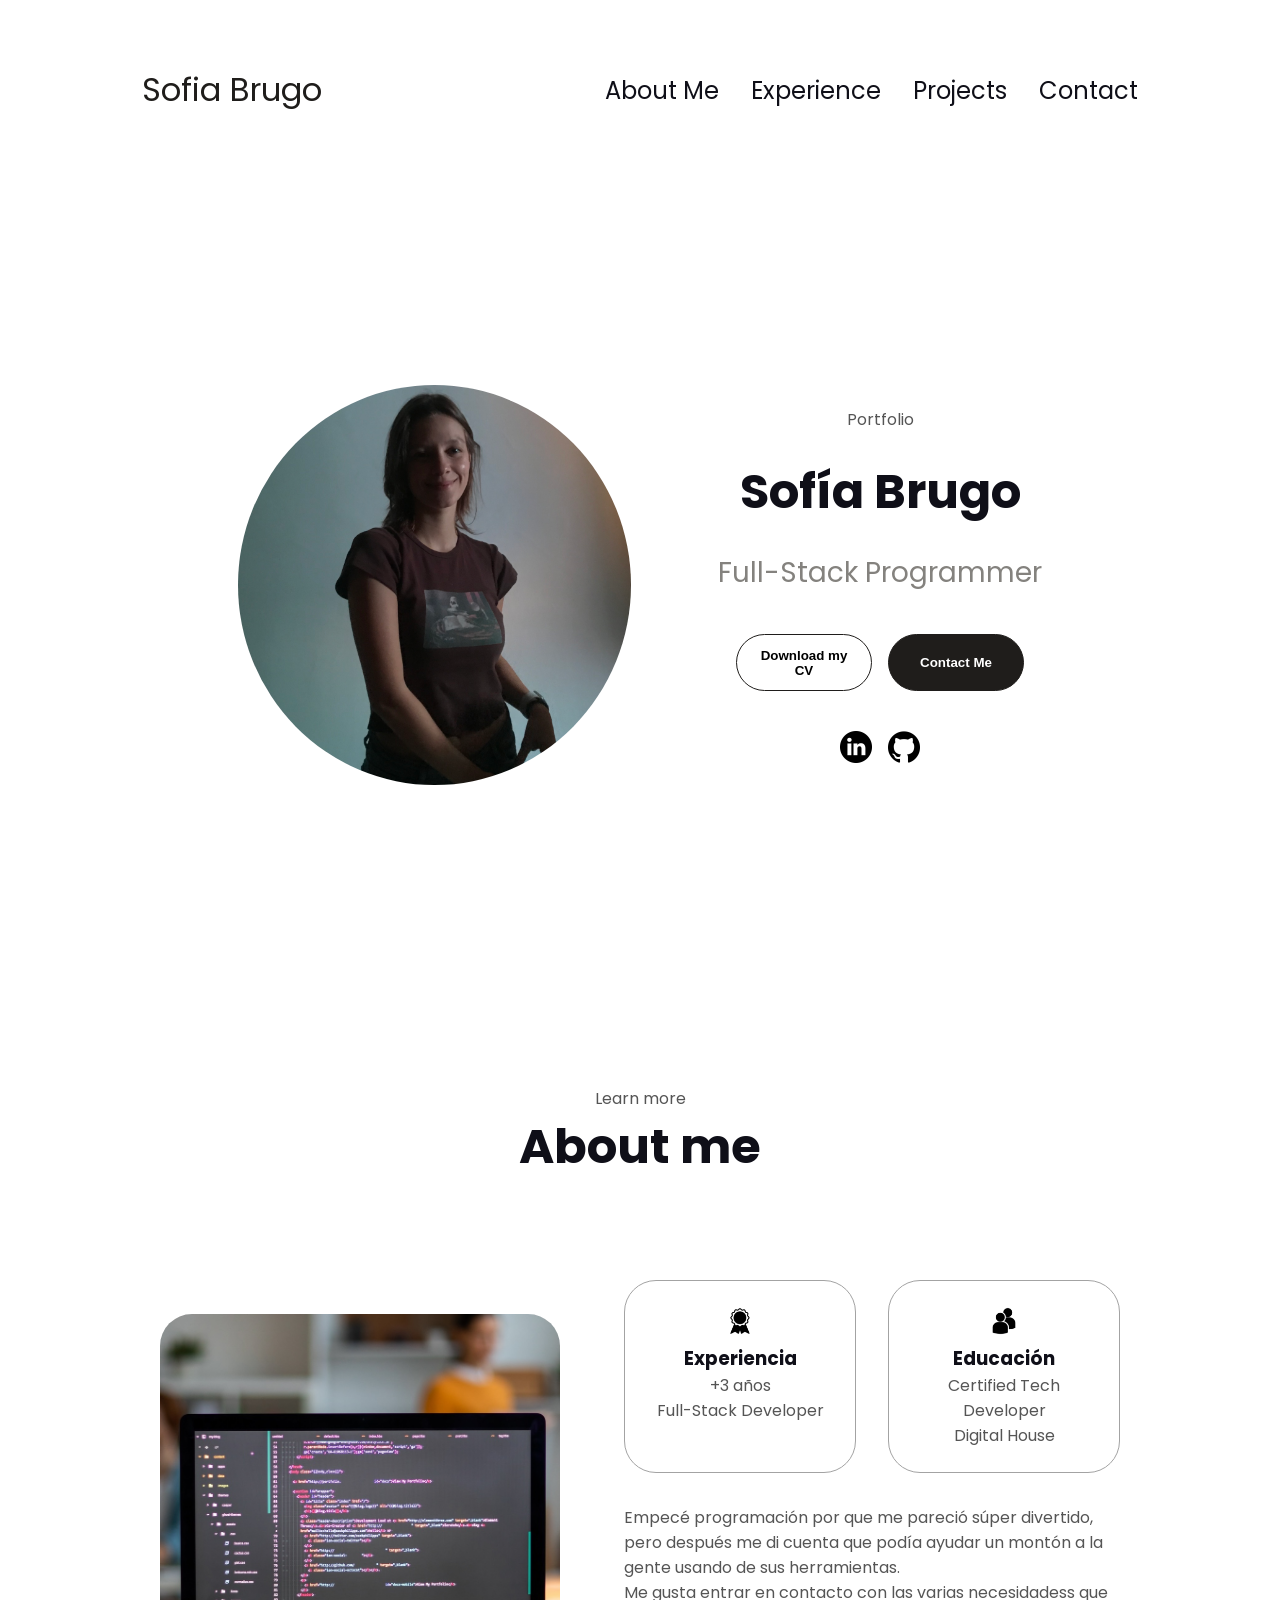
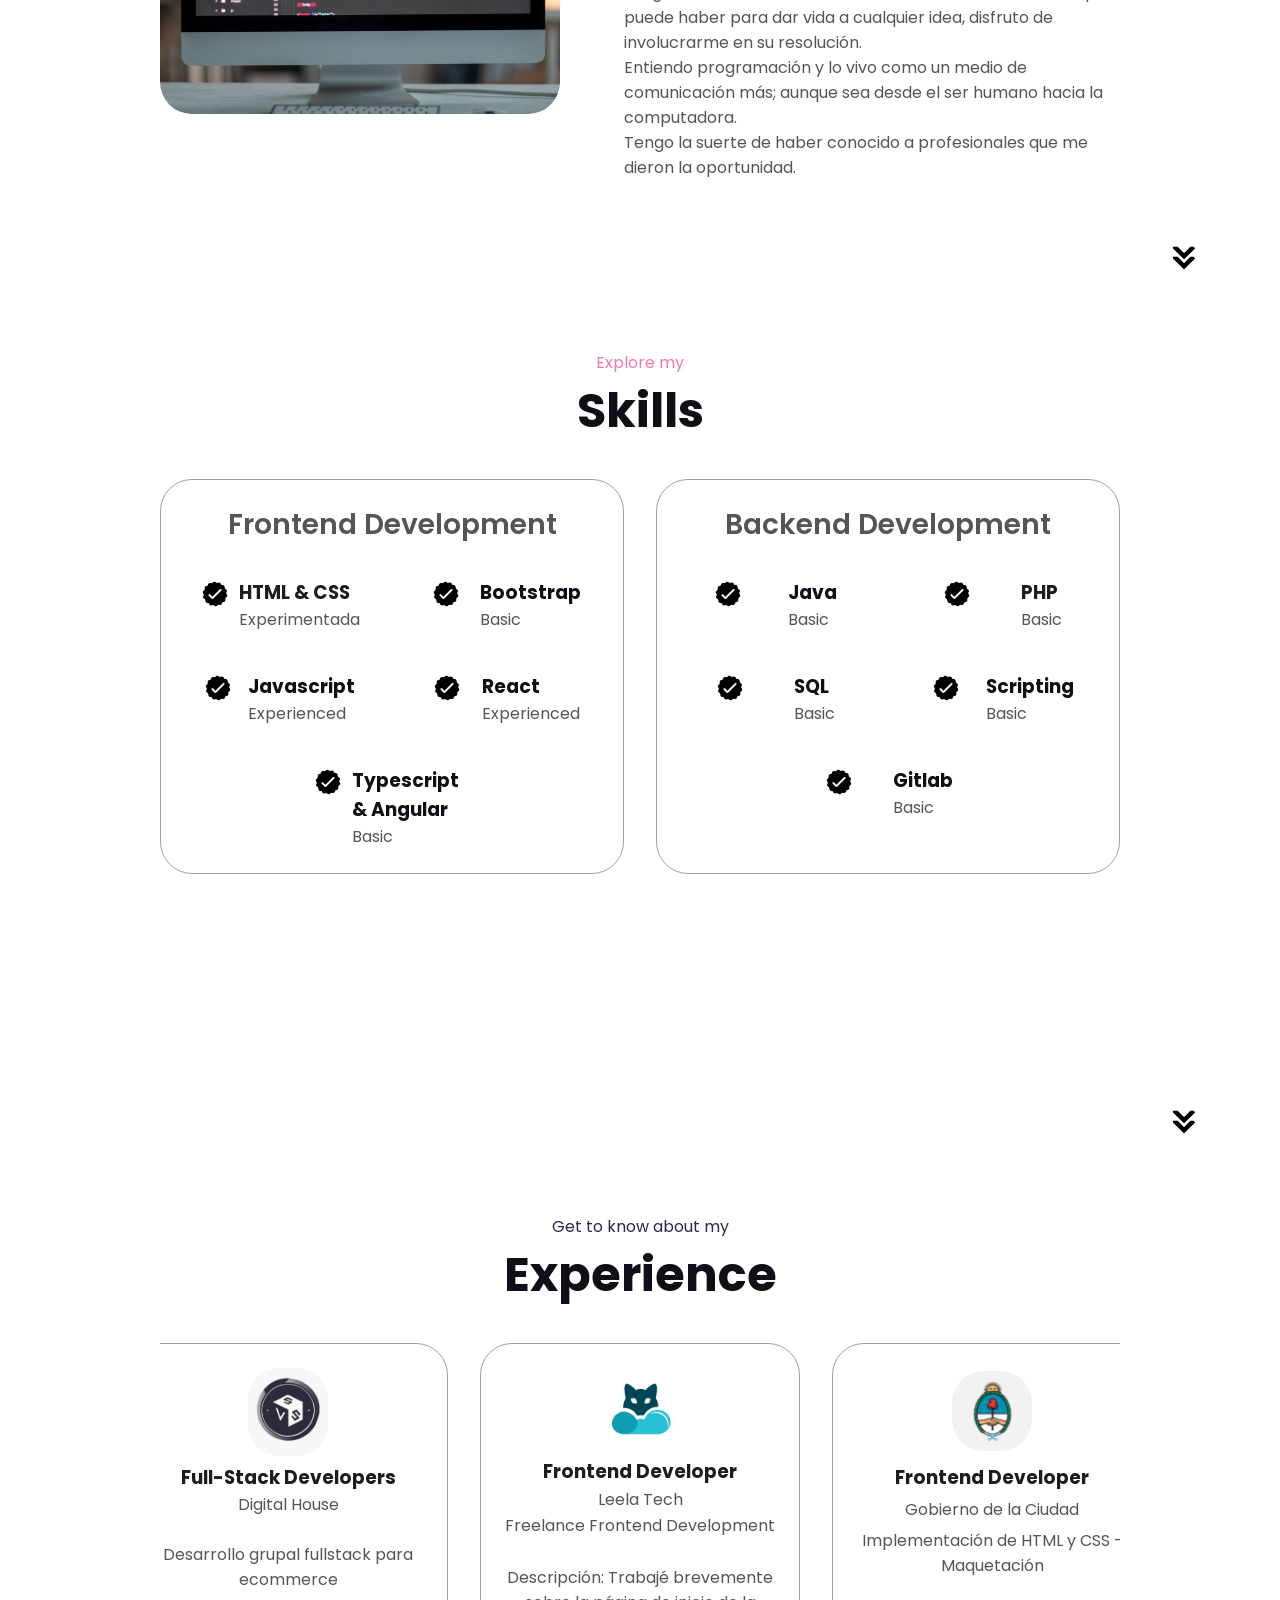
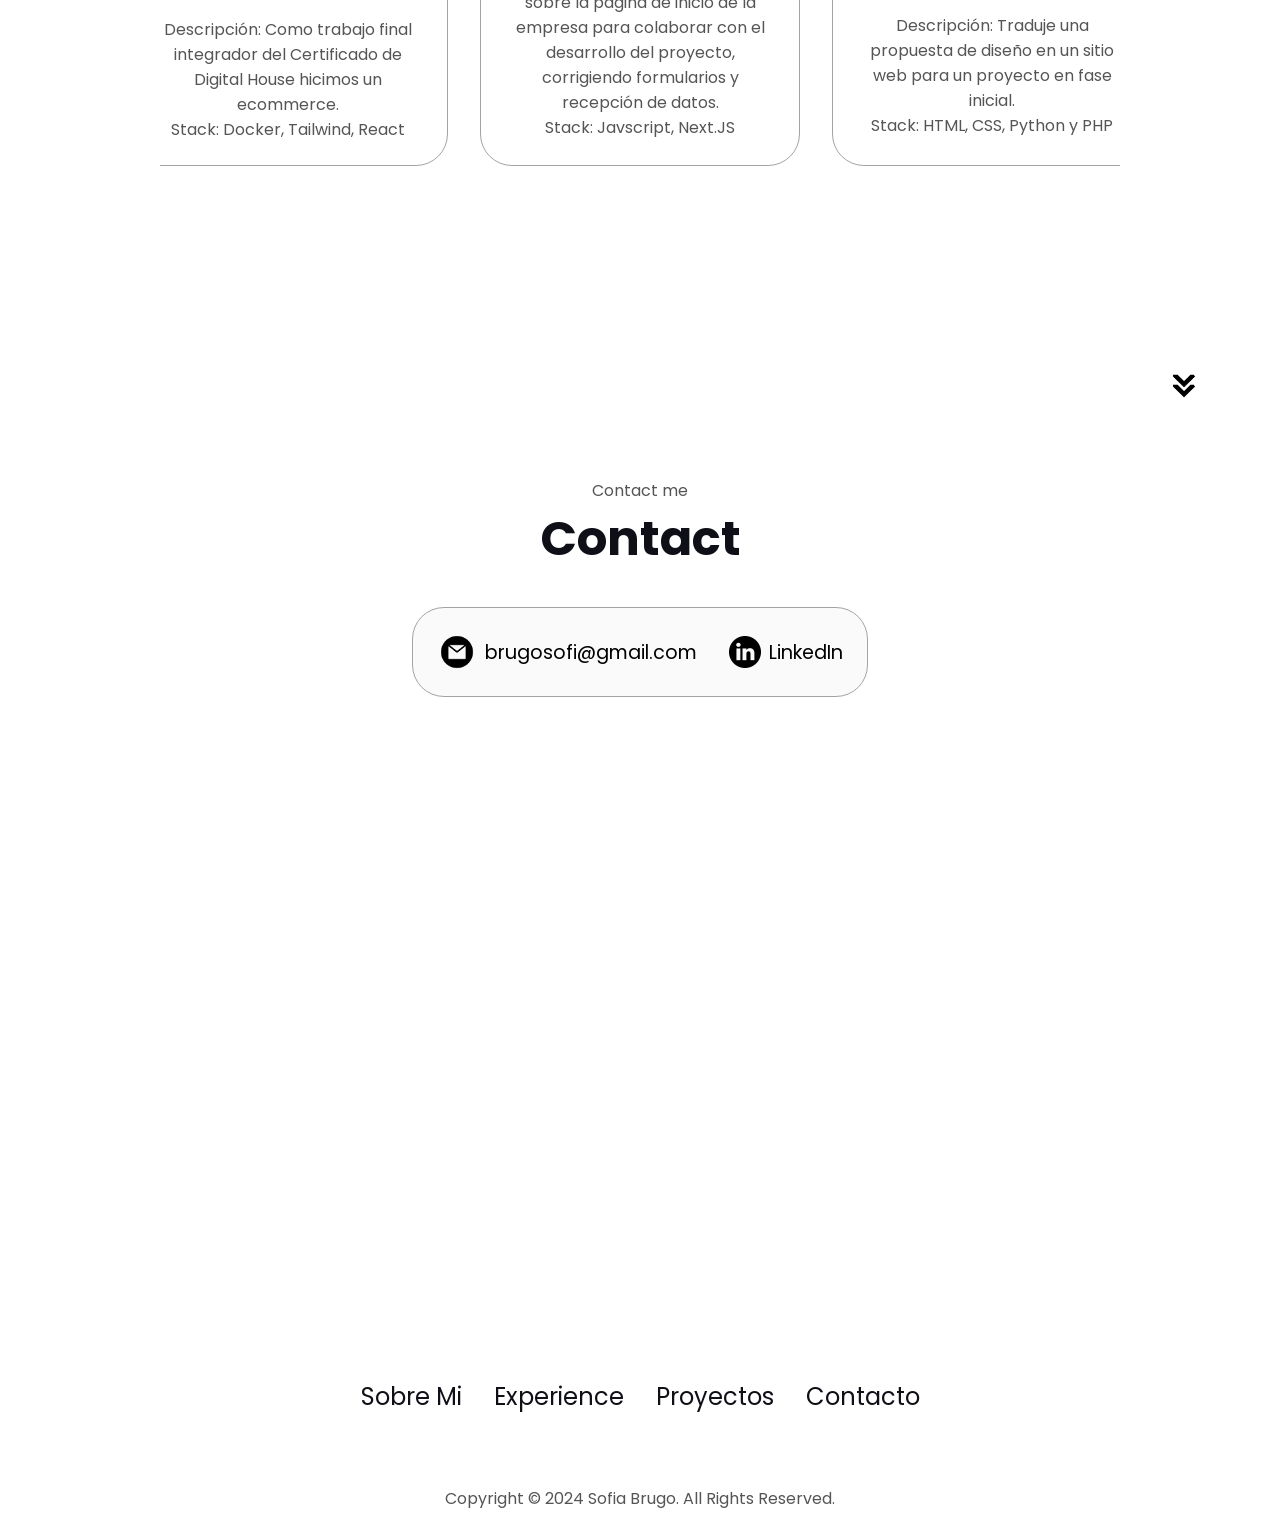
==== commit 1919c902: "Merge pull request #4 from Sbrugo/proyectos changes to english" ====
--- a/index.html
+++ b/index.html
@@ -348,7 +348,7 @@
         onClick="location.href='./#projects'"
       />
     </section>
-    <section id="projects">
+    <!-- <section id="projects">
       <p class="section__text__p1 subtitle__3">Check out my</p>
       <h1 class="title">Recent Projects</h1>
       <p class="section__text__p1 subtitle__3">MERN Stack</p>
@@ -417,7 +417,7 @@
         class="icon arrow"
         onClick="location.href='./#projects'"
       />
-    </section>
+    </section> -->
     <section id="contact">
       <p class="section__text__p1">Contact me</p>
       <h1 class="title">Contact</h1>
--- a/style.css
+++ b/style.css
@@ -277,6 +277,7 @@
   gap: 2rem;
   margin-bottom: 2rem;
   margin-top: 2rem;
+  justify-content: center;
   /* overflow: scroll; */
 }
 .about-details-container {
